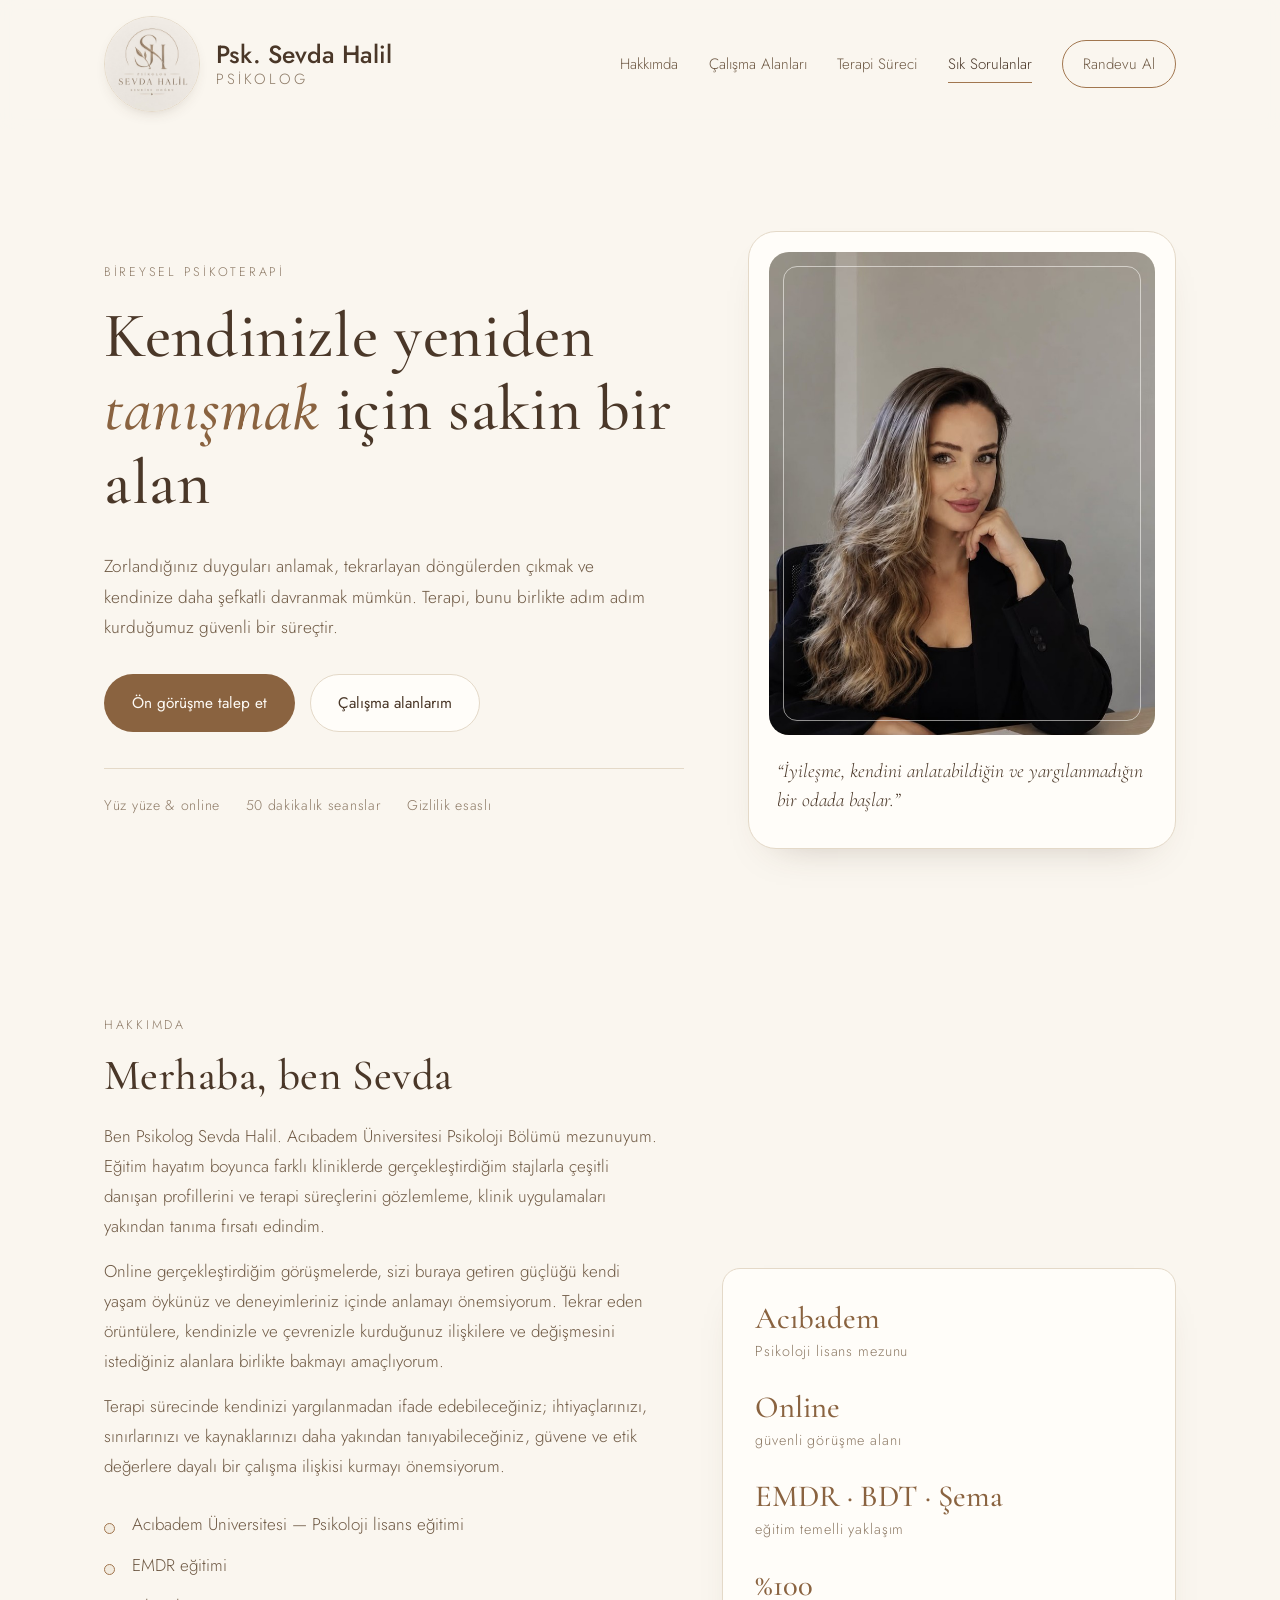
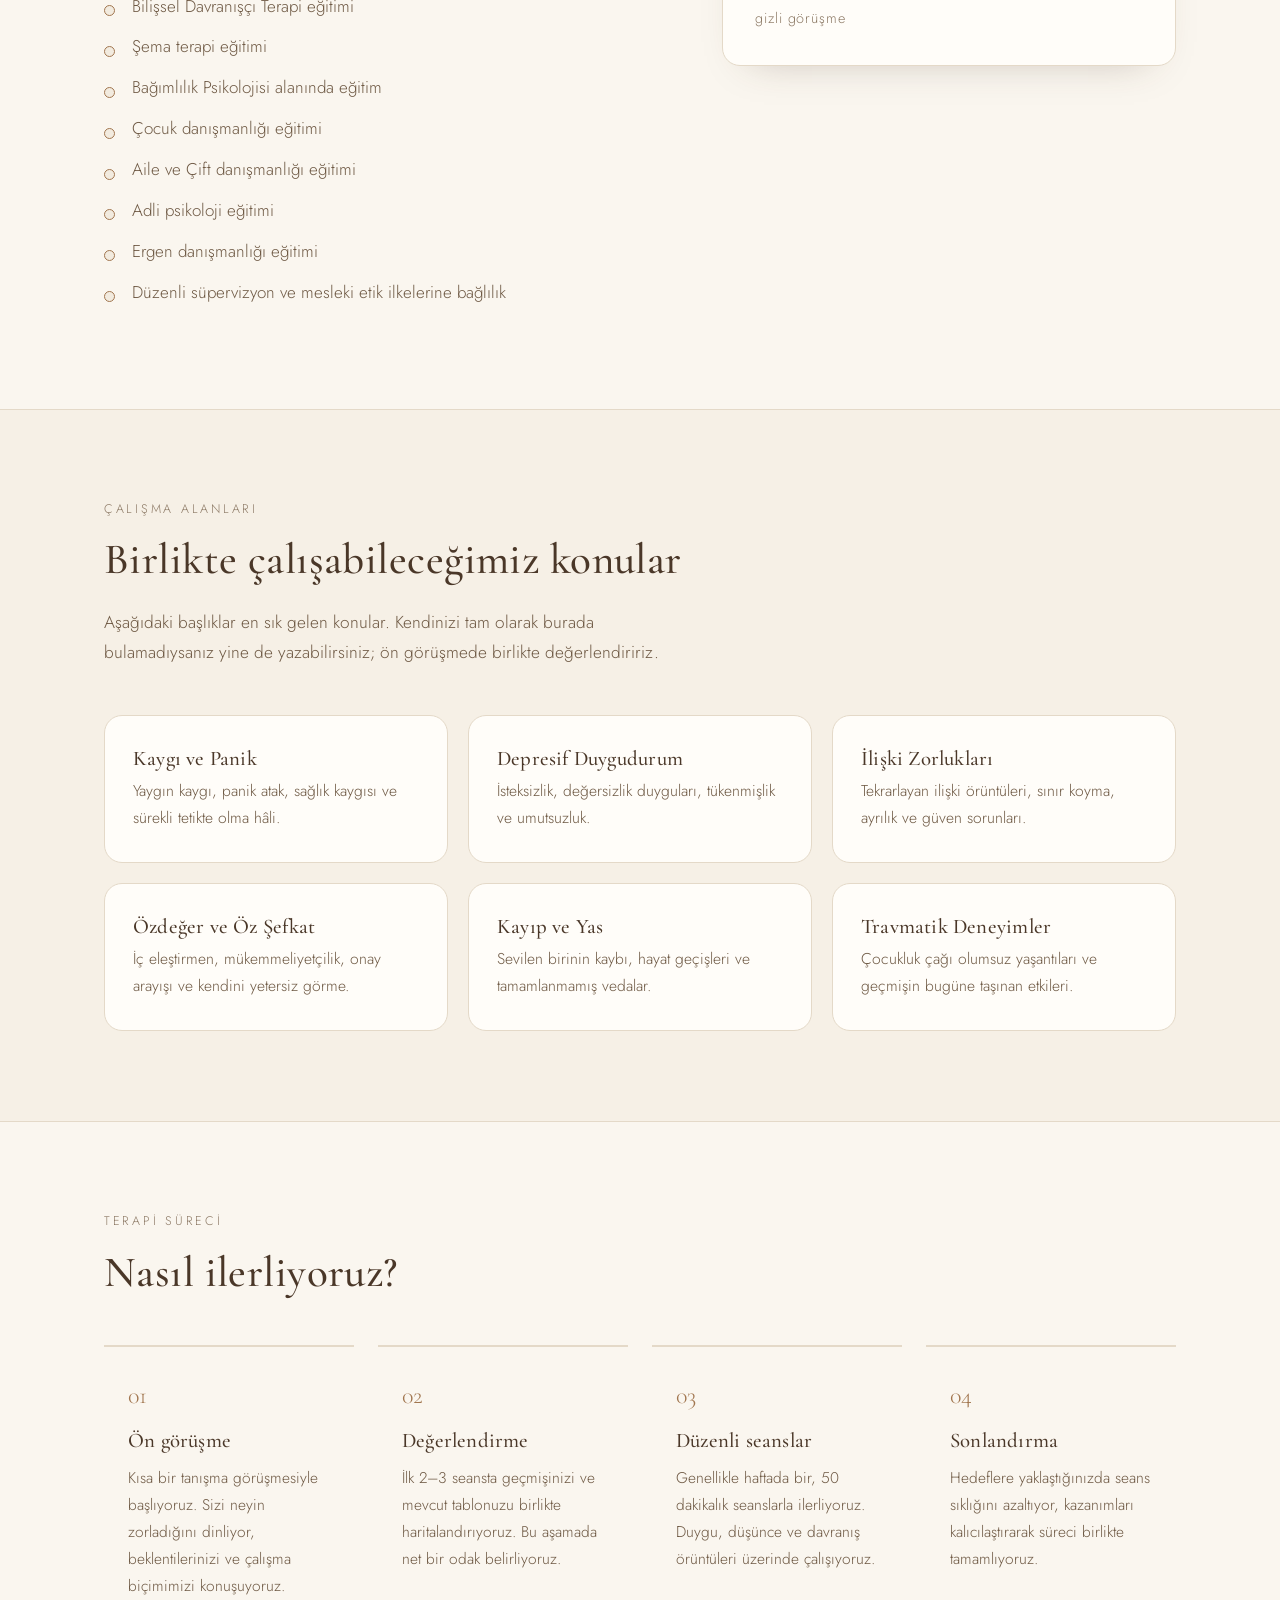
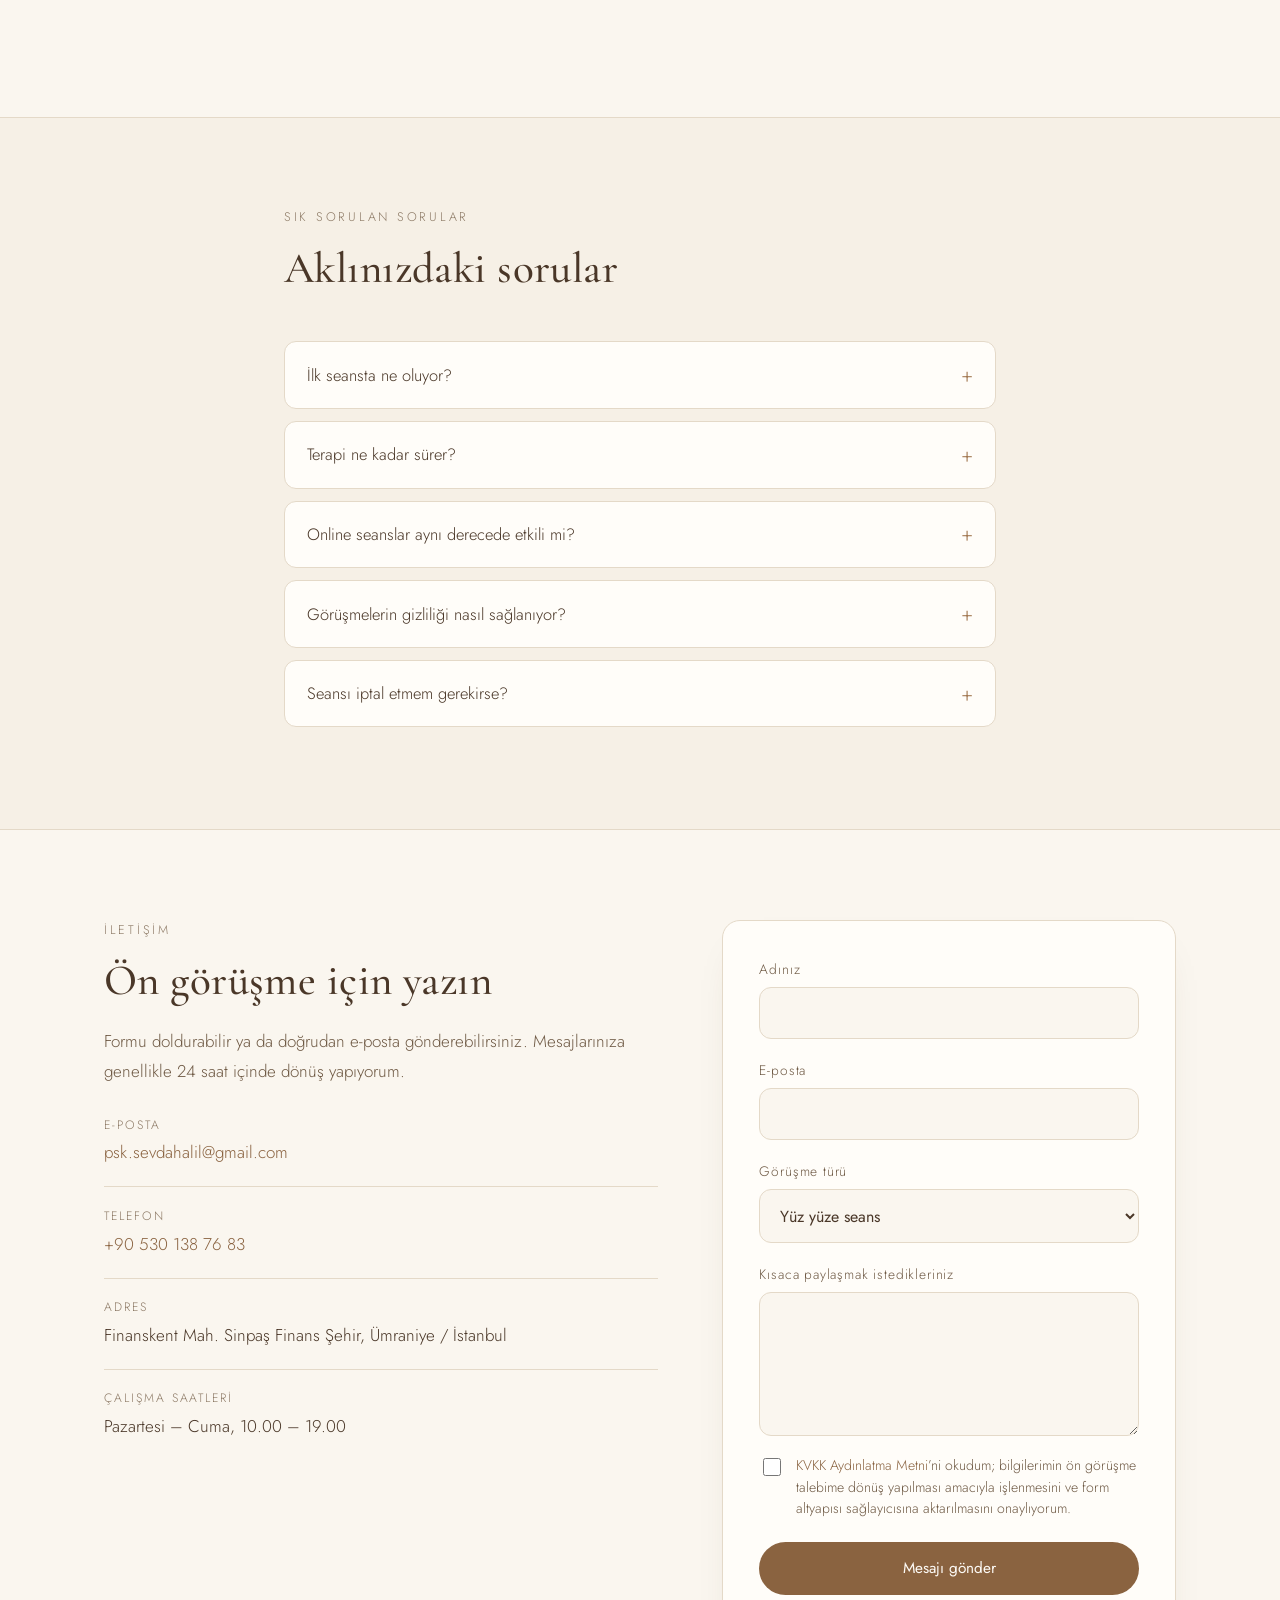
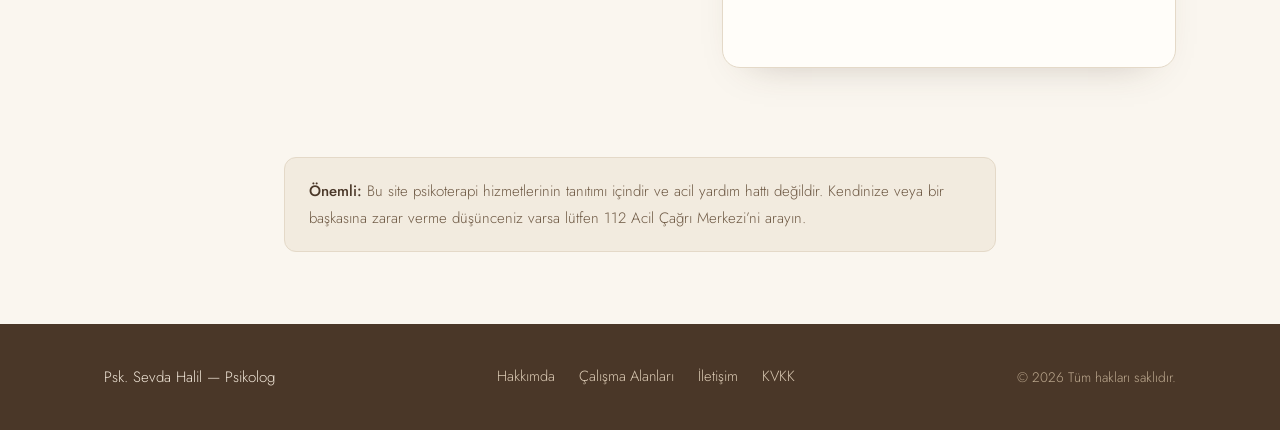
==== index.html @ 0b54d50f "Hakkımda ortalamasında transform çakışmasını gider Co-authored-by: Cursor <cursoragent@cursor.com>" ====
<!DOCTYPE html>
<html lang="tr">
<head>
  <meta charset="UTF-8" />
  <meta name="viewport" content="width=device-width, initial-scale=1.0" />
  <title>Psk. Sevda Halil | Psikolog</title>
  <meta name="description" content="Psk. Sevda Halil ile bireysel psikoterapi. Kaygı, depresyon, ilişki sorunları ve travma alanlarında Ümraniye, İstanbul'da yüz yüze ve online danışmanlık." />
  <meta name="theme-color" content="#faf6ef" />
  <link rel="canonical" href="https://psksevdahalil.com/" />
  <meta property="og:type" content="website" />
  <meta property="og:locale" content="tr_TR" />
  <meta property="og:site_name" content="Psk. Sevda Halil" />
  <meta property="og:url" content="https://psksevdahalil.com/" />
  <meta property="og:title" content="Psk. Sevda Halil | Psikolog" />
  <meta property="og:description" content="Bireysel psikoterapi: kaygı, depresyon, ilişki sorunları ve travma alanlarında Ümraniye, İstanbul'da yüz yüze ve online danışmanlık." />
  <meta name="twitter:card" content="summary" />
  <link rel="icon" href="favicon.svg" type="image/svg+xml" />
  <link rel="preconnect" href="https://fonts.googleapis.com" />
  <link rel="preconnect" href="https://fonts.gstatic.com" crossorigin />
  <link href="https://fonts.googleapis.com/css2?family=Cormorant+Garamond:wght@400;500;600&family=Jost:wght@300;400;500&display=swap" rel="stylesheet" />
  <link rel="stylesheet" href="styles.css?v=5" />
  <script type="application/ld+json">
    {
      "@context": "https://schema.org",
      "@type": "Psychologist",
      "name": "Psk. Sevda Halil",
      "description": "Yetişkinlerle bireysel psikoterapi çalışan psikolog.",
      "email": "psk.sevdahalil@gmail.com",
      "telephone": "+90 530 138 76 83",
      "areaServed": "İstanbul",
      "availableLanguage": "tr",
      "address": {
        "@type": "PostalAddress",
        "streetAddress": "Finanskent Mah. Sinpaş Finans Şehir",
        "addressLocality": "Ümraniye",
        "addressRegion": "İstanbul",
        "addressCountry": "TR"
      }
    }
  </script>
</head>
<body>
  <a class="skip-link" href="#main">İçeriğe geç</a>

  <header class="site-header" id="header">
    <div class="container header-inner">
      <a class="brand" href="#hero" aria-label="Psk. Sevda Halil — Psikolog">
        <img
          class="brand-mark"
          src="logo.jpg"
          alt=""
          width="96"
          height="96"
        />
        <span class="brand-text">
          <strong>Psk. Sevda Halil</strong>
          <small>Psikolog</small>
        </span>
      </a>

      <nav class="nav" id="nav" aria-label="Ana menü">
        <a href="#hakkimda">Hakkımda</a>
        <a href="#alanlar">Çalışma Alanları</a>
        <a href="#surec">Terapi Süreci</a>
        <a href="#sss">Sık Sorulanlar</a>
        <a class="nav-cta" href="#iletisim">Randevu Al</a>
      </nav>

      <button class="nav-toggle" id="navToggle" aria-expanded="false" aria-controls="nav" aria-label="Menüyü aç">
        <span></span><span></span><span></span>
      </button>
    </div>
  </header>

  <main id="main">
    <section class="hero" id="hero">
      <div class="container hero-inner">
        <div class="hero-text reveal">
          <p class="eyebrow">Bireysel Psikoterapi</p>
          <h1>Kendinizle yeniden<br /><em>tanışmak</em> için sakin bir alan</h1>
          <p class="lead">
            Zorlandığınız duyguları anlamak, tekrarlayan döngülerden çıkmak ve kendinize
            daha şefkatli davranmak mümkün. Terapi, bunu birlikte adım adım kurduğumuz
            güvenli bir süreçtir.
          </p>
          <div class="hero-actions">
            <a class="btn btn-primary" href="#iletisim">Ön görüşme talep et</a>
            <a class="btn btn-ghost" href="#alanlar">Çalışma alanlarım</a>
          </div>
          <ul class="hero-meta">
            <li>Yüz yüze &amp; online</li>
            <li>50 dakikalık seanslar</li>
            <li>Gizlilik esaslı</li>
          </ul>
        </div>

        <div class="hero-card reveal">
          <div class="portrait">
            <img
              src="portrait.jpg"
              alt="Psk. Sevda Halil"
              width="800"
              height="1000"
            />
          </div>
          <blockquote>
            “İyileşme, kendini anlatabildiğin ve yargılanmadığın bir odada başlar.”
          </blockquote>
        </div>
      </div>
    </section>

    <section class="section" id="hakkimda">
      <div class="container split">
        <div class="reveal">
          <p class="eyebrow">Hakkımda</p>
          <h2>Merhaba, ben Sevda</h2>
          <p>
            Ben Psikolog Sevda Halil. Acıbadem Üniversitesi Psikoloji Bölümü mezunuyum.
            Eğitim hayatım boyunca farklı kliniklerde gerçekleştirdiğim stajlarla çeşitli
            danışan profillerini ve terapi süreçlerini gözlemleme, klinik uygulamaları
            yakından tanıma fırsatı edindim.
          </p>
          <p>
            Online gerçekleştirdiğim görüşmelerde, sizi buraya getiren güçlüğü kendi yaşam
            öykünüz ve deneyimleriniz içinde anlamayı önemsiyorum. Tekrar eden örüntülere,
            kendinizle ve çevrenizle kurduğunuz ilişkilere ve değişmesini istediğiniz
            alanlara birlikte bakmayı amaçlıyorum.
          </p>
          <p>
            Terapi sürecinde kendinizi yargılanmadan ifade edebileceğiniz; ihtiyaçlarınızı,
            sınırlarınızı ve kaynaklarınızı daha yakından tanıyabileceğiniz, güvene ve etik
            değerlere dayalı bir çalışma ilişkisi kurmayı önemsiyorum.
          </p>
          <ul class="checklist">
            <li>Acıbadem Üniversitesi — Psikoloji lisans eğitimi</li>
            <li>EMDR eğitimi</li>
            <li>Bilişsel Davranışçı Terapi eğitimi</li>
            <li>Şema terapi eğitimi</li>
            <li>Bağımlılık Psikolojisi alanında eğitim</li>
            <li>Çocuk danışmanlığı eğitimi</li>
            <li>Aile ve Çift danışmanlığı eğitimi</li>
            <li>Adli psikoloji eğitimi</li>
            <li>Ergen danışmanlığı eğitimi</li>
            <li>Düzenli süpervizyon ve mesleki etik ilkelerine bağlılık</li>
          </ul>
        </div>

        <div class="stat-col reveal">
          <aside class="stat-card">
            <div class="stat">
              <strong>Acıbadem</strong>
              <span>Psikoloji lisans mezunu</span>
            </div>
            <div class="stat">
              <strong>Online</strong>
              <span>güvenli görüşme alanı</span>
            </div>
            <div class="stat">
              <strong>EMDR · BDT · Şema</strong>
              <span>eğitim temelli yaklaşım</span>
            </div>
            <div class="stat">
              <strong>%100</strong>
              <span>gizli görüşme</span>
            </div>
          </aside>
        </div>
      </div>
    </section>

    <section class="section section-tint" id="alanlar">
      <div class="container">
        <div class="section-head reveal">
          <p class="eyebrow">Çalışma Alanları</p>
          <h2>Birlikte çalışabileceğimiz konular</h2>
          <p class="lead">
            Aşağıdaki başlıklar en sık gelen konular. Kendinizi tam olarak burada
            bulamadıysanız yine de yazabilirsiniz; ön görüşmede birlikte değerlendiririz.
          </p>
        </div>

        <div class="grid">
          <article class="card reveal">
            <h3>Kaygı ve Panik</h3>
            <p>Yaygın kaygı, panik atak, sağlık kaygısı ve sürekli tetikte olma hâli.</p>
          </article>
          <article class="card reveal">
            <h3>Depresif Duygudurum</h3>
            <p>İsteksizlik, değersizlik duyguları, tükenmişlik ve umutsuzluk.</p>
          </article>
          <article class="card reveal">
            <h3>İlişki Zorlukları</h3>
            <p>Tekrarlayan ilişki örüntüleri, sınır koyma, ayrılık ve güven sorunları.</p>
          </article>
          <article class="card reveal">
            <h3>Özdeğer ve Öz Şefkat</h3>
            <p>İç eleştirmen, mükemmeliyetçilik, onay arayışı ve kendini yetersiz görme.</p>
          </article>
          <article class="card reveal">
            <h3>Kayıp ve Yas</h3>
            <p>Sevilen birinin kaybı, hayat geçişleri ve tamamlanmamış vedalar.</p>
          </article>
          <article class="card reveal">
            <h3>Travmatik Deneyimler</h3>
            <p>Çocukluk çağı olumsuz yaşantıları ve geçmişin bugüne taşınan etkileri.</p>
          </article>
        </div>
      </div>
    </section>

    <section class="section" id="surec">
      <div class="container">
        <div class="section-head reveal">
          <p class="eyebrow">Terapi Süreci</p>
          <h2>Nasıl ilerliyoruz?</h2>
        </div>

        <ol class="steps">
          <li class="reveal">
            <span class="step-no">01</span>
            <h3>Ön görüşme</h3>
            <p>
              Kısa bir tanışma görüşmesiyle başlıyoruz. Sizi neyin zorladığını dinliyor,
              beklentilerinizi ve çalışma biçimimizi konuşuyoruz.
            </p>
          </li>
          <li class="reveal">
            <span class="step-no">02</span>
            <h3>Değerlendirme</h3>
            <p>
              İlk 2–3 seansta geçmişinizi ve mevcut tablonuzu birlikte haritalandırıyoruz.
              Bu aşamada net bir odak belirliyoruz.
            </p>
          </li>
          <li class="reveal">
            <span class="step-no">03</span>
            <h3>Düzenli seanslar</h3>
            <p>
              Genellikle haftada bir, 50 dakikalık seanslarla ilerliyoruz. Duygu, düşünce
              ve davranış örüntüleri üzerinde çalışıyoruz.
            </p>
          </li>
          <li class="reveal">
            <span class="step-no">04</span>
            <h3>Sonlandırma</h3>
            <p>
              Hedeflere yaklaştığınızda seans sıklığını azaltıyor, kazanımları
              kalıcılaştırarak süreci birlikte tamamlıyoruz.
            </p>
          </li>
        </ol>
      </div>
    </section>

    <section class="section section-tint" id="sss">
      <div class="container narrow">
        <div class="section-head reveal">
          <p class="eyebrow">Sık Sorulan Sorular</p>
          <h2>Aklınızdaki sorular</h2>
        </div>

        <div class="faq">
          <details class="reveal">
            <summary>İlk seansta ne oluyor?</summary>
            <p>
              İlk seans bir tanışma seansıdır. Zorlandığınız konuları, geçmiş terapi
              deneyimlerinizi ve hedeflerinizi konuşuruz. Devam etmek zorunda değilsiniz;
              bu görüşme aynı zamanda bana dair bir izlenim edinmeniz içindir.
            </p>
          </details>
          <details class="reveal">
            <summary>Terapi ne kadar sürer?</summary>
            <p>
              Süre; konunun kapsamına ve hedeflerinize göre değişir. Odaklı çalışmalar
              8–12 seansta tamamlanabilirken, köklü örüntüler üzerine çalışmak daha uzun
              sürebilir. Süreci belirli aralıklarla birlikte gözden geçiriyoruz.
            </p>
          </details>
          <details class="reveal">
            <summary>Online seanslar aynı derecede etkili mi?</summary>
            <p>
              Birçok konu için online seanslar yüz yüze görüşmelerle benzer etkinliğe
              sahiptir. Sessiz, yalnız kalabileceğiniz bir ortam ve stabil internet
              bağlantısı yeterlidir.
            </p>
          </details>
          <details class="reveal">
            <summary>Görüşmelerin gizliliği nasıl sağlanıyor?</summary>
            <p>
              Seanslarda paylaştığınız her şey meslek etiği ve yasal düzenlemeler
              çerçevesinde gizlidir. Gizliliğin istisnaları (kendinize veya bir başkasına
              yönelik ciddi risk gibi) ilk seansta açıkça paylaşılır.
            </p>
          </details>
          <details class="reveal">
            <summary>Seansı iptal etmem gerekirse?</summary>
            <p>
              Seansınızı en az 24 saat önce haber vererek ücretsiz iptal edebilir veya
              erteleyebilirsiniz. Daha kısa sürede yapılan iptallerde seans ücreti geçerli
              olur.
            </p>
          </details>
        </div>
      </div>
    </section>

    <section class="section" id="iletisim">
      <div class="container split">
        <div class="reveal">
          <p class="eyebrow">İletişim</p>
          <h2>Ön görüşme için yazın</h2>
          <p>
            Formu doldurabilir ya da doğrudan e-posta gönderebilirsiniz. Mesajlarınıza
            genellikle 24 saat içinde dönüş yapıyorum.
          </p>

          <ul class="contact-list">
            <li>
              <span>E-posta</span>
              <a href="mailto:psk.sevdahalil@gmail.com">psk.sevdahalil@gmail.com</a>
            </li>
            <li>
              <span>Telefon</span>
              <a href="tel:+905301387683">+90 530 138 76 83</a>
            </li>
            <li>
              <span>Adres</span>
              <p>Finanskent Mah. Sinpaş Finans Şehir, Ümraniye / İstanbul</p>
            </li>
            <li>
              <span>Çalışma saatleri</span>
              <p>Pazartesi – Cuma, 10.00 – 19.00</p>
            </li>
          </ul>
        </div>

        <form
          class="form reveal"
          id="contactForm"
          method="POST"
          action="https://formspree.io/f/xkjnqenp"
          novalidate
        >
          <div class="field">
            <label for="name">Adınız</label>
            <input id="name" name="name" type="text" autocomplete="name" required />
          </div>
          <div class="field">
            <label for="email">E-posta</label>
            <input id="email" name="email" type="email" autocomplete="email" required />
          </div>
          <div class="field">
            <label for="topic">Görüşme türü</label>
            <select id="topic" name="topic">
              <option>Yüz yüze seans</option>
              <option>Online seans</option>
              <option>Henüz karar vermedim</option>
            </select>
          </div>
          <div class="field">
            <label for="message">Kısaca paylaşmak istedikleriniz</label>
            <textarea id="message" name="message" rows="5" required></textarea>
          </div>

          <label class="consent">
            <input id="consent" name="consent" type="checkbox" required />
            <span>
              <a href="kvkk.html" target="_blank" rel="noopener">KVKK Aydınlatma
              Metni</a>’ni okudum; bilgilerimin ön görüşme talebime dönüş yapılması
              amacıyla işlenmesini ve form altyapısı sağlayıcısına aktarılmasını
              onaylıyorum.
            </span>
          </label>

          <input type="hidden" name="_subject" value="Web sitesinden ön görüşme talebi" />
          <input type="text" name="_gotcha" tabindex="-1" autocomplete="off" hidden />

          <button class="btn btn-primary" id="submitBtn" type="submit">Mesajı gönder</button>
          <p class="form-note" id="formNote" role="status" aria-live="polite"></p>
        </form>
      </div>
    </section>

    <section class="notice">
      <div class="container narrow">
        <p>
          <strong>Önemli:</strong> Bu site psikoterapi hizmetlerinin tanıtımı içindir ve
          acil yardım hattı değildir. Kendinize veya bir başkasına zarar verme
          düşünceniz varsa lütfen 112 Acil Çağrı Merkezi’ni arayın.
        </p>
      </div>
    </section>
  </main>

  <footer class="site-footer">
    <div class="container footer-inner">
      <p class="footer-brand">Psk. Sevda Halil — Psikolog</p>
      <nav aria-label="Alt menü">
        <a href="#hakkimda">Hakkımda</a>
        <a href="#alanlar">Çalışma Alanları</a>
        <a href="#iletisim">İletişim</a>
        <a href="kvkk.html">KVKK</a>
      </nav>
      <p class="footer-copy">© <span id="year">2026</span> Tüm hakları saklıdır.</p>
    </div>
  </footer>

  <script src="script.js"></script>
</body>
</html>
---- styles.css ----
:root {
  --cream: #faf6ef;
  --cream-deep: #f2ebdf;
  --cream-tint: #f6f0e6;
  --surface: #fffdf9;
  --brown: #4a3728;
  --brown-soft: #6f5a45;
  --brown-muted: #8d7a66;
  --accent: #a1764f;
  --accent-deep: #8a6340;
  --line: #e4d9c8;
  --radius: 18px;
  --radius-sm: 12px;
  --header-h: 128px;
  --shadow: 0 18px 40px -28px rgba(74, 55, 40, 0.35);
  --maxw: 1120px;
}

* {
  box-sizing: border-box;
}

html {
  scroll-behavior: smooth;
}

body {
  margin: 0;
  background: var(--cream);
  color: var(--brown);
  font-family: "Jost", "Helvetica Neue", Arial, sans-serif;
  font-weight: 300;
  font-size: 17px;
  line-height: 1.75;
  -webkit-font-smoothing: antialiased;
}

h1,
h2,
h3 {
  font-family: "Cormorant Garamond", Georgia, serif;
  font-weight: 500;
  color: var(--brown);
  line-height: 1.15;
  margin: 0 0 0.5em;
  letter-spacing: 0.01em;
}

h1 {
  font-size: clamp(2.5rem, 5.4vw, 4rem);
}

h2 {
  font-size: clamp(1.9rem, 3.4vw, 2.7rem);
}

h3 {
  font-size: 1.3rem;
}

p {
  margin: 0 0 1rem;
  color: var(--brown-soft);
}

em {
  font-style: italic;
  color: var(--accent-deep);
}

a {
  color: var(--accent-deep);
  text-decoration: none;
  transition: color 0.2s ease;
}

a:hover {
  color: var(--brown);
}

img {
  max-width: 100%;
  display: block;
}

.container {
  width: 100%;
  max-width: var(--maxw);
  margin: 0 auto;
  padding: 0 24px;
}

.container.narrow {
  max-width: 760px;
}

.eyebrow {
  font-size: 0.78rem;
  letter-spacing: 0.22em;
  text-transform: uppercase;
  color: var(--brown-muted);
  margin-bottom: 0.9rem;
}

.lead {
  font-size: 1.08rem;
  color: var(--brown-soft);
  max-width: 56ch;
}

.skip-link {
  position: absolute;
  left: -999px;
  top: 0;
  background: var(--surface);
  padding: 0.75rem 1rem;
  z-index: 100;
}

.skip-link:focus {
  left: 12px;
  top: 12px;
}

:focus-visible {
  outline: 2px solid var(--accent);
  outline-offset: 3px;
  border-radius: 4px;
}

/* Header */
.site-header {
  position: sticky;
  top: 0;
  z-index: 50;
  background: rgba(250, 246, 239, 0.86);
  backdrop-filter: blur(10px);
  border-bottom: 1px solid transparent;
  transition: border-color 0.3s ease, background 0.3s ease;
}

.site-header.is-scrolled {
  border-bottom-color: var(--line);
  background: rgba(250, 246, 239, 0.95);
}

.header-inner {
  display: flex;
  align-items: center;
  justify-content: space-between;
  gap: 1.5rem;
  min-height: var(--header-h);
}

.brand {
  display: flex;
  align-items: center;
  gap: 1rem;
  color: var(--brown);
}

.brand-mark {
  width: 96px;
  height: 96px;
  flex: none;
  display: block;
  border-radius: 50%;
  object-fit: cover;
  border: 1px solid var(--line);
  box-shadow: 0 6px 18px -12px rgba(74, 55, 40, 0.45);
}

.brand-text {
  display: flex;
  flex-direction: column;
  line-height: 1.25;
}

.brand-text strong {
  font-weight: 500;
  font-size: 1.55rem;
  white-space: nowrap;
}

.brand-text small {
  font-size: 0.92rem;
  letter-spacing: 0.2em;
  text-transform: uppercase;
  color: var(--brown-muted);
}

.nav {
  display: flex;
  align-items: center;
  gap: 1.9rem;
}

.nav a {
  font-size: 0.94rem;
  color: var(--brown-soft);
  position: relative;
  white-space: nowrap;
}

.nav a:not(.nav-cta)::after {
  content: "";
  position: absolute;
  left: 0;
  bottom: -6px;
  width: 0;
  height: 1px;
  background: var(--accent);
  transition: width 0.25s ease;
}

.nav a:not(.nav-cta):hover::after,
.nav a:not(.nav-cta).is-active::after {
  width: 100%;
}

.nav a.is-active {
  color: var(--brown);
}

.nav-cta {
  padding: 0.6rem 1.25rem;
  border: 1px solid var(--accent);
  border-radius: 999px;
  color: var(--accent-deep);
  transition: background 0.25s ease, color 0.25s ease;
}

.nav-cta:hover {
  background: var(--accent);
  color: var(--surface);
}

.nav-toggle {
  display: none;
  width: 44px;
  height: 44px;
  border: 1px solid var(--line);
  border-radius: 50%;
  background: var(--surface);
  cursor: pointer;
  padding: 0;
}

.nav-toggle span {
  display: block;
  width: 18px;
  height: 1.5px;
  margin: 3.5px auto;
  background: var(--brown);
  transition: transform 0.25s ease, opacity 0.2s ease;
}

.nav-toggle[aria-expanded="true"] span:nth-child(1) {
  transform: translateY(5px) rotate(45deg);
}

.nav-toggle[aria-expanded="true"] span:nth-child(2) {
  opacity: 0;
}

.nav-toggle[aria-expanded="true"] span:nth-child(3) {
  transform: translateY(-5px) rotate(-45deg);
}

/* Buttons */
.btn {
  display: inline-flex;
  align-items: center;
  justify-content: center;
  gap: 0.5rem;
  padding: 0.9rem 1.7rem;
  border-radius: 999px;
  border: 1px solid transparent;
  font-family: inherit;
  font-size: 0.96rem;
  font-weight: 400;
  cursor: pointer;
  transition: transform 0.2s ease, background 0.25s ease, color 0.25s ease;
}

.btn:hover {
  transform: translateY(-2px);
}

.btn-primary {
  background: var(--accent-deep);
  color: #fdfaf5;
}

.btn-primary:hover {
  background: var(--brown);
  color: #fdfaf5;
}

.btn-ghost {
  border-color: var(--line);
  color: var(--brown);
  background: var(--surface);
}

.btn-ghost:hover {
  border-color: var(--accent);
  color: var(--accent-deep);
}

/* Hero */
.hero {
  padding: clamp(3.5rem, 8vw, 7rem) 0 clamp(3rem, 6vw, 5.5rem);
}

.hero-inner {
  display: grid;
  grid-template-columns: 1.15fr 0.85fr;
  gap: clamp(2rem, 5vw, 4.5rem);
  align-items: center;
}

.hero-actions {
  display: flex;
  flex-wrap: wrap;
  gap: 0.9rem;
  margin: 2rem 0 2.25rem;
}

.hero-meta {
  display: flex;
  flex-wrap: wrap;
  gap: 1.6rem;
  list-style: none;
  margin: 0;
  padding: 1.5rem 0 0;
  border-top: 1px solid var(--line);
  font-size: 0.88rem;
  letter-spacing: 0.05em;
  color: var(--brown-muted);
}

.hero-card {
  background: var(--surface);
  border: 1px solid var(--line);
  border-radius: 28px;
  padding: 1.25rem;
  box-shadow: var(--shadow);
}

.portrait {
  aspect-ratio: 4 / 5;
  border-radius: 20px;
  position: relative;
  overflow: hidden;
  background: var(--cream-deep);
}

.portrait img {
  width: 100%;
  height: 100%;
  object-fit: cover;
  object-position: center top;
  display: block;
}

.portrait::after {
  content: "";
  position: absolute;
  inset: 14px;
  border: 1px solid rgba(255, 253, 249, 0.55);
  border-radius: 14px;
  pointer-events: none;
}

.hero-card blockquote {
  margin: 1.35rem 0.5rem 0.75rem;
  font-family: "Cormorant Garamond", Georgia, serif;
  font-size: 1.22rem;
  font-style: italic;
  line-height: 1.5;
  color: var(--brown);
}

/* Sections */
.section {
  padding: clamp(3.5rem, 7vw, 6rem) 0;
}

.section-tint {
  background: var(--cream-tint);
  border-top: 1px solid var(--line);
  border-bottom: 1px solid var(--line);
}

.section-head {
  max-width: 640px;
  margin-bottom: clamp(2rem, 4vw, 3rem);
}

.split {
  display: grid;
  grid-template-columns: 1.1fr 0.9fr;
  gap: clamp(2rem, 5vw, 4rem);
  align-items: start;
}

#hakkimda .split {
  align-items: center;
}

#hakkimda .stat-col.reveal,
#hakkimda .split > .reveal {
  /* Transform, grid dikey ortalamayı bozuyor */
  transform: none;
}

#hakkimda .stat-card {
  width: 100%;
}

.checklist {
  list-style: none;
  margin: 1.75rem 0 0;
  padding: 0;
}

.checklist li {
  position: relative;
  padding-left: 1.75rem;
  margin-bottom: 0.7rem;
  color: var(--brown-soft);
}

.checklist li::before {
  content: "";
  position: absolute;
  left: 0;
  top: 0.78em;
  width: 9px;
  height: 9px;
  border-radius: 50%;
  border: 1px solid var(--accent);
  background: var(--cream-deep);
}

.stat-card {
  background: var(--surface);
  border: 1px solid var(--line);
  border-radius: var(--radius);
  padding: 2rem;
  box-shadow: var(--shadow);
  display: grid;
  gap: 1.5rem;
}

.stat strong {
  display: block;
  font-family: "Cormorant Garamond", Georgia, serif;
  font-size: clamp(1.45rem, 2.4vw, 2rem);
  font-weight: 500;
  color: var(--accent-deep);
  line-height: 1.15;
}

.stat span {
  font-size: 0.9rem;
  letter-spacing: 0.06em;
  color: var(--brown-muted);
}

/* Cards */
.grid {
  display: grid;
  grid-template-columns: repeat(auto-fit, minmax(270px, 1fr));
  gap: 1.25rem;
}

.card {
  background: var(--surface);
  border: 1px solid var(--line);
  border-radius: var(--radius);
  padding: 1.9rem 1.75rem;
  transition: transform 0.25s ease, box-shadow 0.25s ease;
}

.card:hover {
  transform: translateY(-4px);
  box-shadow: var(--shadow);
}

.card h3 {
  margin-bottom: 0.4rem;
}

.card p {
  margin: 0;
  font-size: 0.98rem;
}

/* Steps */
.steps {
  list-style: none;
  counter-reset: step;
  margin: 0;
  padding: 0;
  display: grid;
  grid-template-columns: repeat(auto-fit, minmax(240px, 1fr));
  gap: 1.5rem;
}

.steps li {
  padding: 1.75rem 1.5rem;
  border-top: 2px solid var(--line);
}

.step-no {
  font-family: "Cormorant Garamond", Georgia, serif;
  font-size: 1.5rem;
  color: var(--accent);
  display: block;
  margin-bottom: 0.75rem;
}

.steps p {
  font-size: 0.97rem;
  margin: 0;
}

/* FAQ */
.faq details {
  background: var(--surface);
  border: 1px solid var(--line);
  border-radius: var(--radius-sm);
  padding: 0 1.4rem;
  margin-bottom: 0.75rem;
}

.faq summary {
  cursor: pointer;
  list-style: none;
  padding: 1.15rem 2rem 1.15rem 0;
  font-size: 1.03rem;
  color: var(--brown);
  position: relative;
}

.faq summary::-webkit-details-marker {
  display: none;
}

.faq summary::after {
  content: "+";
  position: absolute;
  right: 0;
  top: 50%;
  transform: translateY(-50%);
  font-size: 1.3rem;
  color: var(--accent);
  transition: transform 0.25s ease;
}

.faq details[open] summary::after {
  content: "–";
}

.faq details p {
  margin: 0 0 1.25rem;
  font-size: 0.98rem;
  padding-right: 1rem;
}

/* Contact */
.contact-list {
  list-style: none;
  margin: 1.75rem 0 0;
  padding: 0;
  display: grid;
  gap: 1.15rem;
}

.contact-list li {
  display: grid;
  gap: 0.15rem;
  padding-bottom: 1.15rem;
  border-bottom: 1px solid var(--line);
}

.contact-list li:last-child {
  border-bottom: none;
  padding-bottom: 0;
}

.contact-list span {
  font-size: 0.76rem;
  letter-spacing: 0.16em;
  text-transform: uppercase;
  color: var(--brown-muted);
}

.contact-list p {
  margin: 0;
  color: var(--brown);
}

.form {
  background: var(--surface);
  border: 1px solid var(--line);
  border-radius: var(--radius);
  padding: clamp(1.6rem, 3vw, 2.25rem);
  box-shadow: var(--shadow);
}

.field {
  display: grid;
  gap: 0.4rem;
  margin-bottom: 1.15rem;
}

.field label {
  font-size: 0.86rem;
  letter-spacing: 0.06em;
  color: var(--brown-soft);
}

input,
select,
textarea {
  width: 100%;
  padding: 0.85rem 1rem;
  border: 1px solid var(--line);
  border-radius: var(--radius-sm);
  background: var(--cream);
  color: var(--brown);
  font-family: inherit;
  font-size: 1rem;
  transition: border-color 0.2s ease, background 0.2s ease;
}

textarea {
  resize: vertical;
}

input:focus,
select:focus,
textarea:focus {
  border-color: var(--accent);
  background: var(--surface);
  outline: none;
}

.consent {
  display: flex;
  align-items: flex-start;
  gap: 0.7rem;
  margin: 0 0 1.35rem;
  font-size: 0.88rem;
  line-height: 1.55;
  color: var(--brown-soft);
  cursor: pointer;
}

.consent input {
  width: 18px;
  height: 18px;
  flex: none;
  margin-top: 0.2rem;
  accent-color: var(--accent-deep);
  padding: 0;
}

.form .btn {
  width: 100%;
}

.form .btn:disabled {
  opacity: 0.6;
  cursor: progress;
  transform: none;
}

.form-note {
  margin: 1rem 0 0;
  font-size: 0.9rem;
  min-height: 1.4em;
  color: var(--accent-deep);
}

.form-note.is-error {
  color: #a3543c;
}

/* Legal pages */
.legal h1 {
  font-size: clamp(2rem, 4vw, 2.9rem);
  margin-bottom: 1rem;
}

.legal h2 {
  font-size: clamp(1.3rem, 2.2vw, 1.6rem);
  margin-top: 2.75rem;
  padding-top: 1.5rem;
  border-top: 1px solid var(--line);
}

.legal ul {
  margin: 0 0 1.25rem;
  padding-left: 1.2rem;
  color: var(--brown-soft);
}

.legal li {
  margin-bottom: 0.55rem;
}

.legal strong {
  color: var(--brown);
  font-weight: 500;
}

.legal a:not(.btn) {
  text-decoration: underline;
  text-underline-offset: 3px;
}

.legal-date {
  font-size: 0.86rem;
  letter-spacing: 0.06em;
  color: var(--brown-muted);
}

.btn-compact {
  padding: 0.6rem 1.25rem;
  font-size: 0.9rem;
}

/* Notice */
.notice {
  padding: 0 0 clamp(3rem, 6vw, 4.5rem);
}

.notice p {
  margin: 0;
  background: var(--cream-deep);
  border: 1px solid var(--line);
  border-radius: var(--radius-sm);
  padding: 1.25rem 1.5rem;
  font-size: 0.94rem;
  color: var(--brown-soft);
}

.notice strong {
  color: var(--brown);
  font-weight: 500;
}

/* Footer */
.site-footer {
  background: var(--brown);
  color: #efe4d6;
  padding: 2.5rem 0;
}

.footer-inner {
  display: flex;
  flex-wrap: wrap;
  align-items: center;
  justify-content: space-between;
  gap: 1.25rem;
}

.site-footer p {
  margin: 0;
  color: #efe4d6;
  font-size: 0.94rem;
}

.site-footer nav {
  display: flex;
  gap: 1.5rem;
}

.site-footer a {
  color: #d9c8b2;
  font-size: 0.92rem;
}

.site-footer a:hover {
  color: #fffdf9;
}

.footer-copy {
  color: #bda98f !important;
  font-size: 0.86rem !important;
}

/* Reveal animation */
.reveal {
  opacity: 0;
  transform: translateY(18px);
  transition: opacity 0.7s ease, transform 0.7s ease;
}

.reveal.is-visible {
  opacity: 1;
  transform: none;
}

@media (prefers-reduced-motion: reduce) {
  html {
    scroll-behavior: auto;
  }

  .reveal {
    opacity: 1;
    transform: none;
    transition: none;
  }

  .btn:hover,
  .card:hover {
    transform: none;
  }
}

/* Responsive */
@media (max-width: 1040px) {
  .nav {
    gap: 1.35rem;
  }
}

@media (max-width: 980px) {
  .hero-inner,
  .split {
    grid-template-columns: 1fr;
  }

  .hero-card {
    max-width: 460px;
  }

  .stat-card {
    grid-template-columns: repeat(2, 1fr);
  }

  .nav-toggle {
    display: block;
  }

  .nav {
    position: fixed;
    inset: var(--header-h) 0 auto;
    flex-direction: column;
    align-items: stretch;
    gap: 0;
    background: var(--cream);
    border-bottom: 1px solid var(--line);
    padding: 0.5rem 24px 1.5rem;
    transform: translateY(-8px);
    opacity: 0;
    pointer-events: none;
    transition: opacity 0.25s ease, transform 0.25s ease;
  }

  .nav.is-open {
    opacity: 1;
    transform: none;
    pointer-events: auto;
  }

  .nav a {
    padding: 0.85rem 0;
    border-bottom: 1px solid var(--line);
    font-size: 1rem;
  }

  .nav a:not(.nav-cta)::after {
    display: none;
  }

  .nav-cta {
    margin-top: 1rem;
    text-align: center;
    border-bottom: 1px solid var(--accent);
  }
}

@media (max-width: 720px) {
  body {
    font-size: 16px;
  }

  .stat-card {
    grid-template-columns: 1fr;
  }

  .footer-inner {
    flex-direction: column;
    align-items: flex-start;
  }
}

@media (max-width: 480px) {
  :root {
    --header-h: 112px;
  }

  .brand {
    gap: 0.85rem;
  }

  .brand-mark {
    width: 80px;
    height: 80px;
  }

  .brand-text strong {
    font-size: 1.5rem;
  }

  .brand-text small {
    font-size: 0.88rem;
    letter-spacing: 0.18em;
  }
}

/* Dar telefonlarda marka, hamburger butonuyla sağ boşluğu paylaşabilsin. */
@media (max-width: 400px) {
  :root {
    --header-h: 104px;
  }

  .site-header .container {
    padding: 0 18px;
  }

  .header-inner {
    gap: 0.9rem;
  }

  .brand {
    gap: 0.7rem;
  }

  .brand-mark {
    width: 72px;
    height: 72px;
  }

  .brand-text strong {
    font-size: 1.35rem;
  }

  .brand-text small {
    font-size: 0.8rem;
    letter-spacing: 0.15em;
  }

  .nav-toggle {
    width: 40px;
    height: 40px;
  }

  .nav {
    padding-left: 18px;
    padding-right: 18px;
  }
}
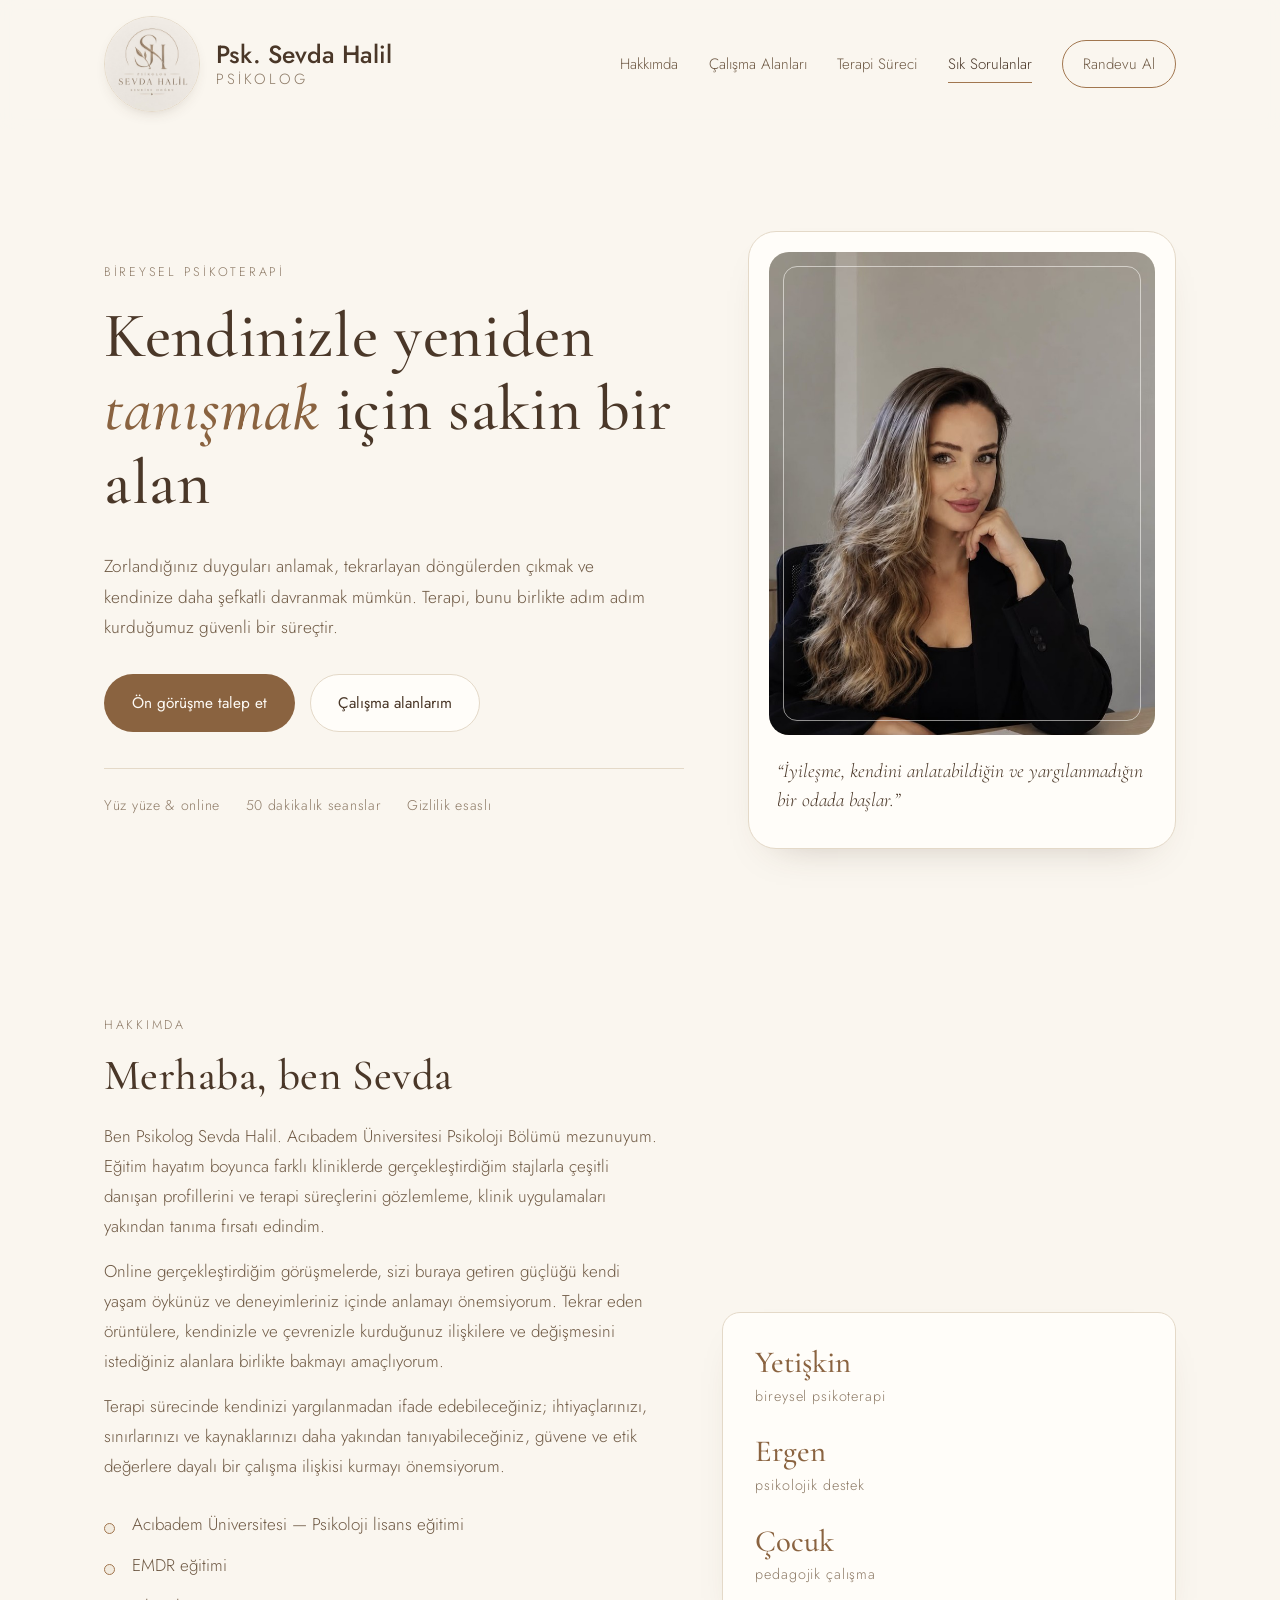
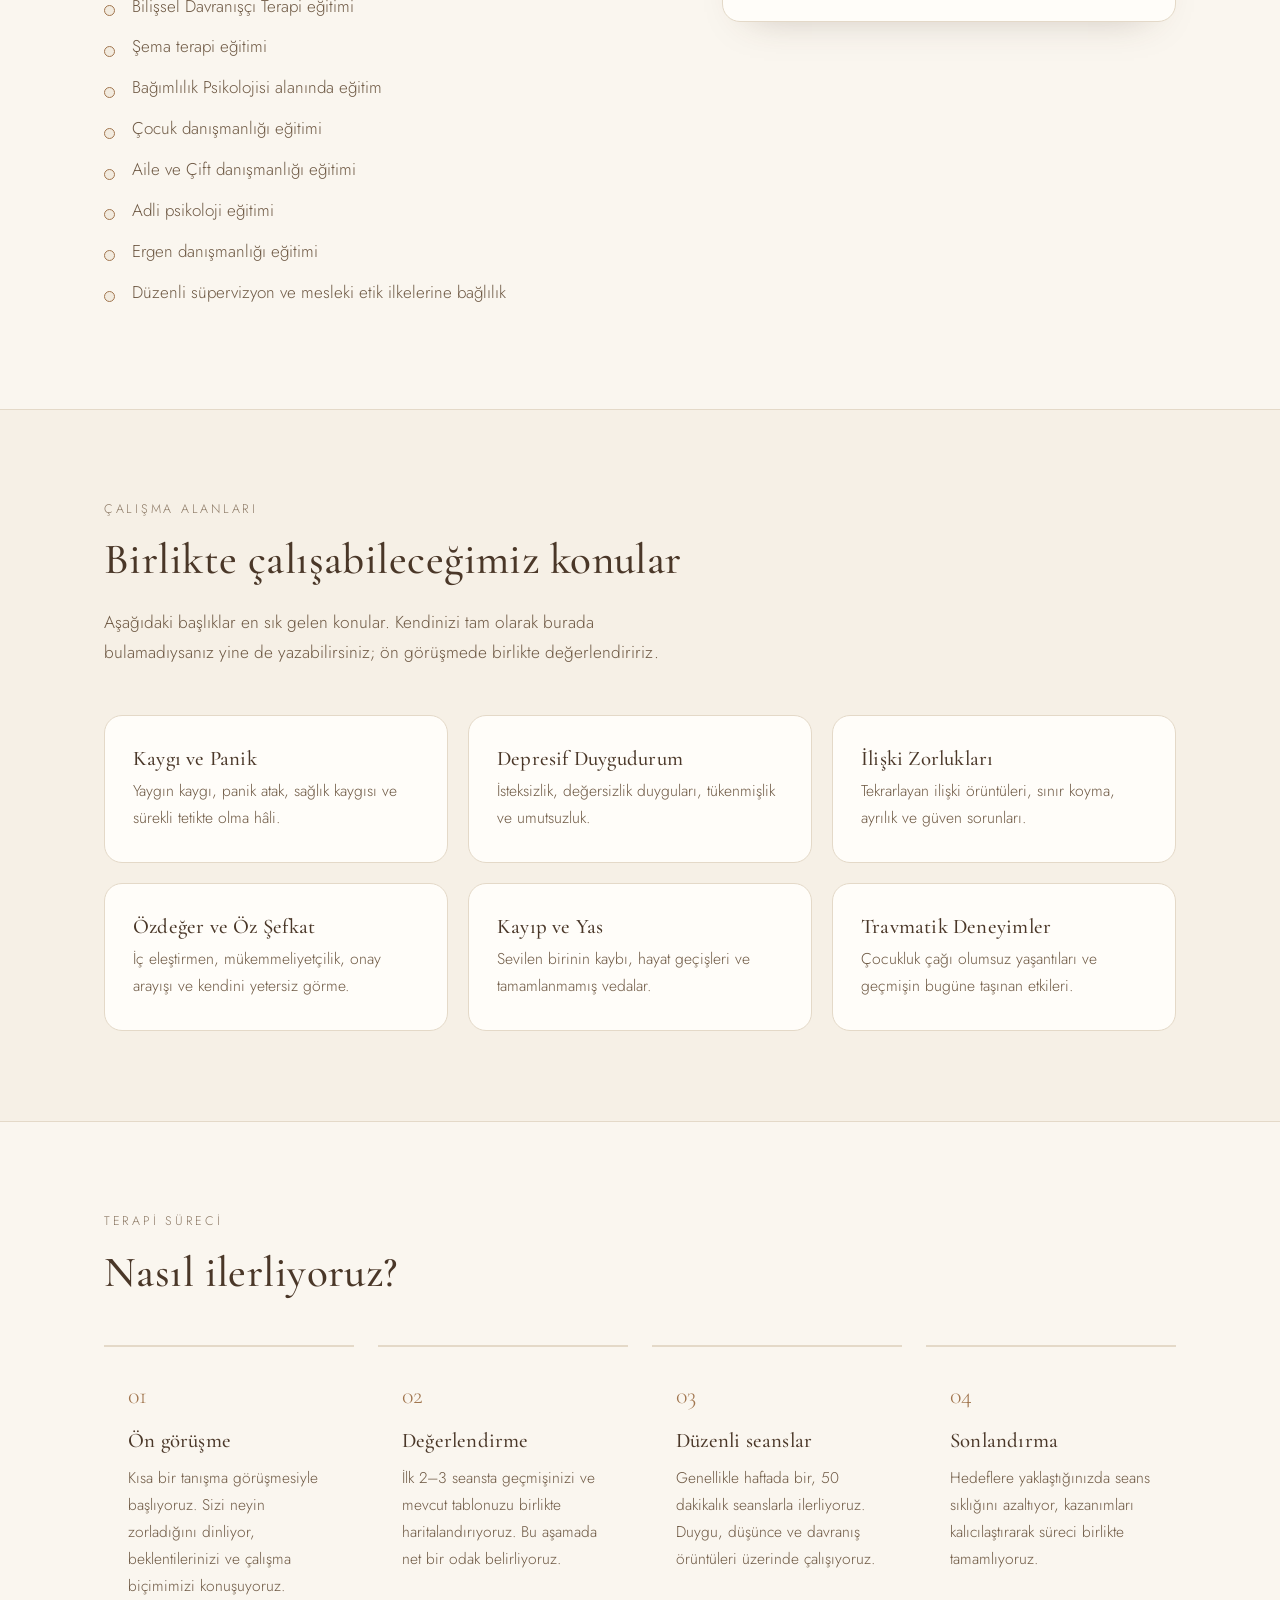
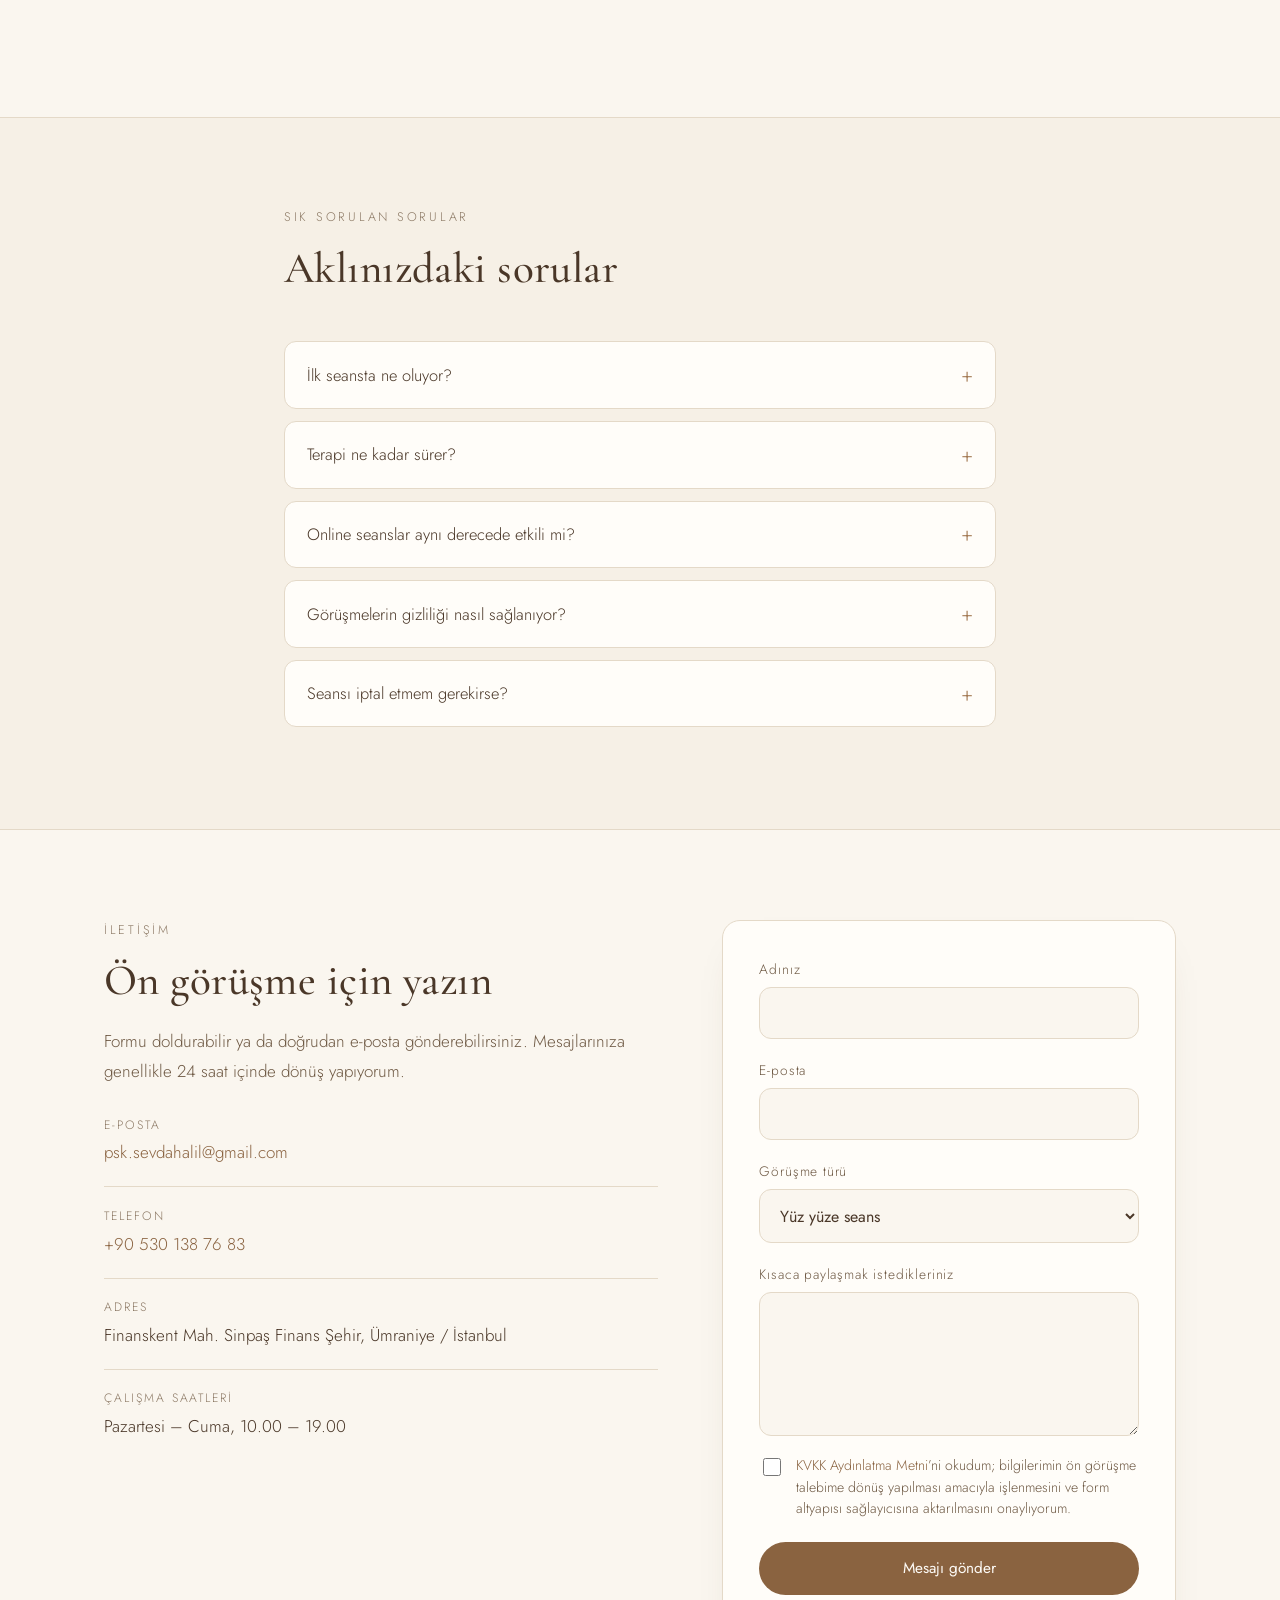
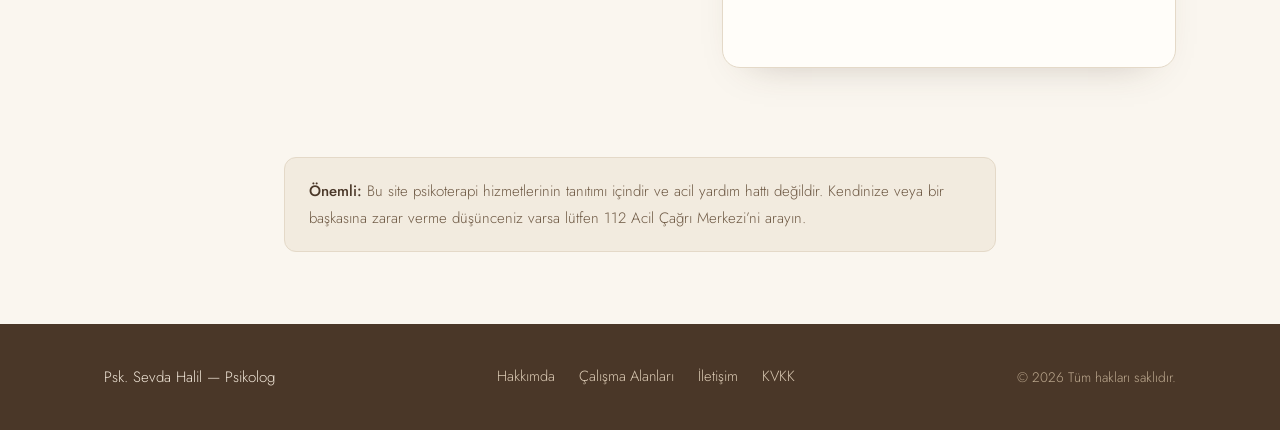
==== commit 3811e1db: "Hakkımda yan kartını yaş grupları içeriğiyle güncelle Co-authored-by: Cursor <cursoragent@cursor.com" ====
--- a/index.html
+++ b/index.html
@@ -149,20 +149,16 @@
         <div class="stat-col reveal">
           <aside class="stat-card">
             <div class="stat">
-              <strong>Acıbadem</strong>
-              <span>Psikoloji lisans mezunu</span>
+              <strong>Yetişkin</strong>
+              <span>bireysel psikoterapi</span>
             </div>
             <div class="stat">
-              <strong>Online</strong>
-              <span>güvenli görüşme alanı</span>
+              <strong>Ergen</strong>
+              <span>psikolojik destek</span>
             </div>
             <div class="stat">
-              <strong>EMDR · BDT · Şema</strong>
-              <span>eğitim temelli yaklaşım</span>
-            </div>
-            <div class="stat">
-              <strong>%100</strong>
-              <span>gizli görüşme</span>
+              <strong>Çocuk</strong>
+              <span>pedagojik çalışma</span>
             </div>
           </aside>
         </div>
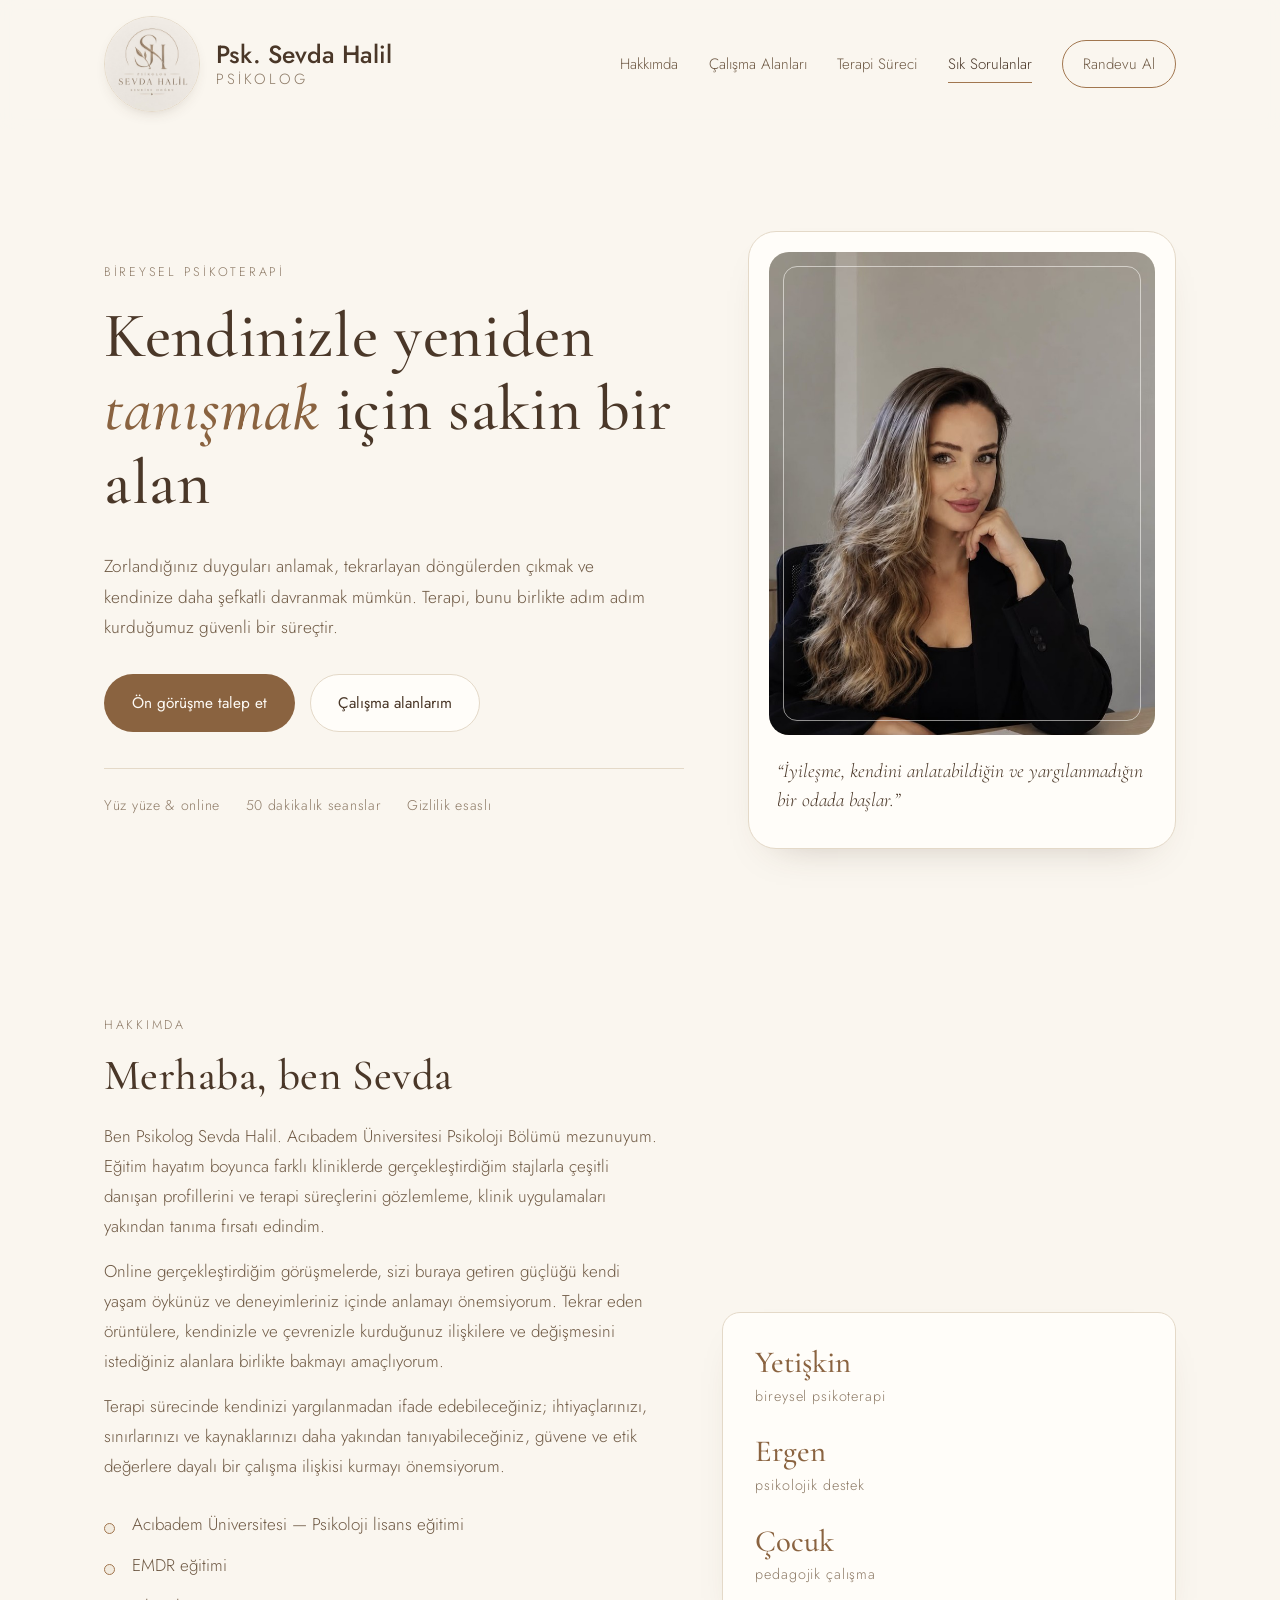
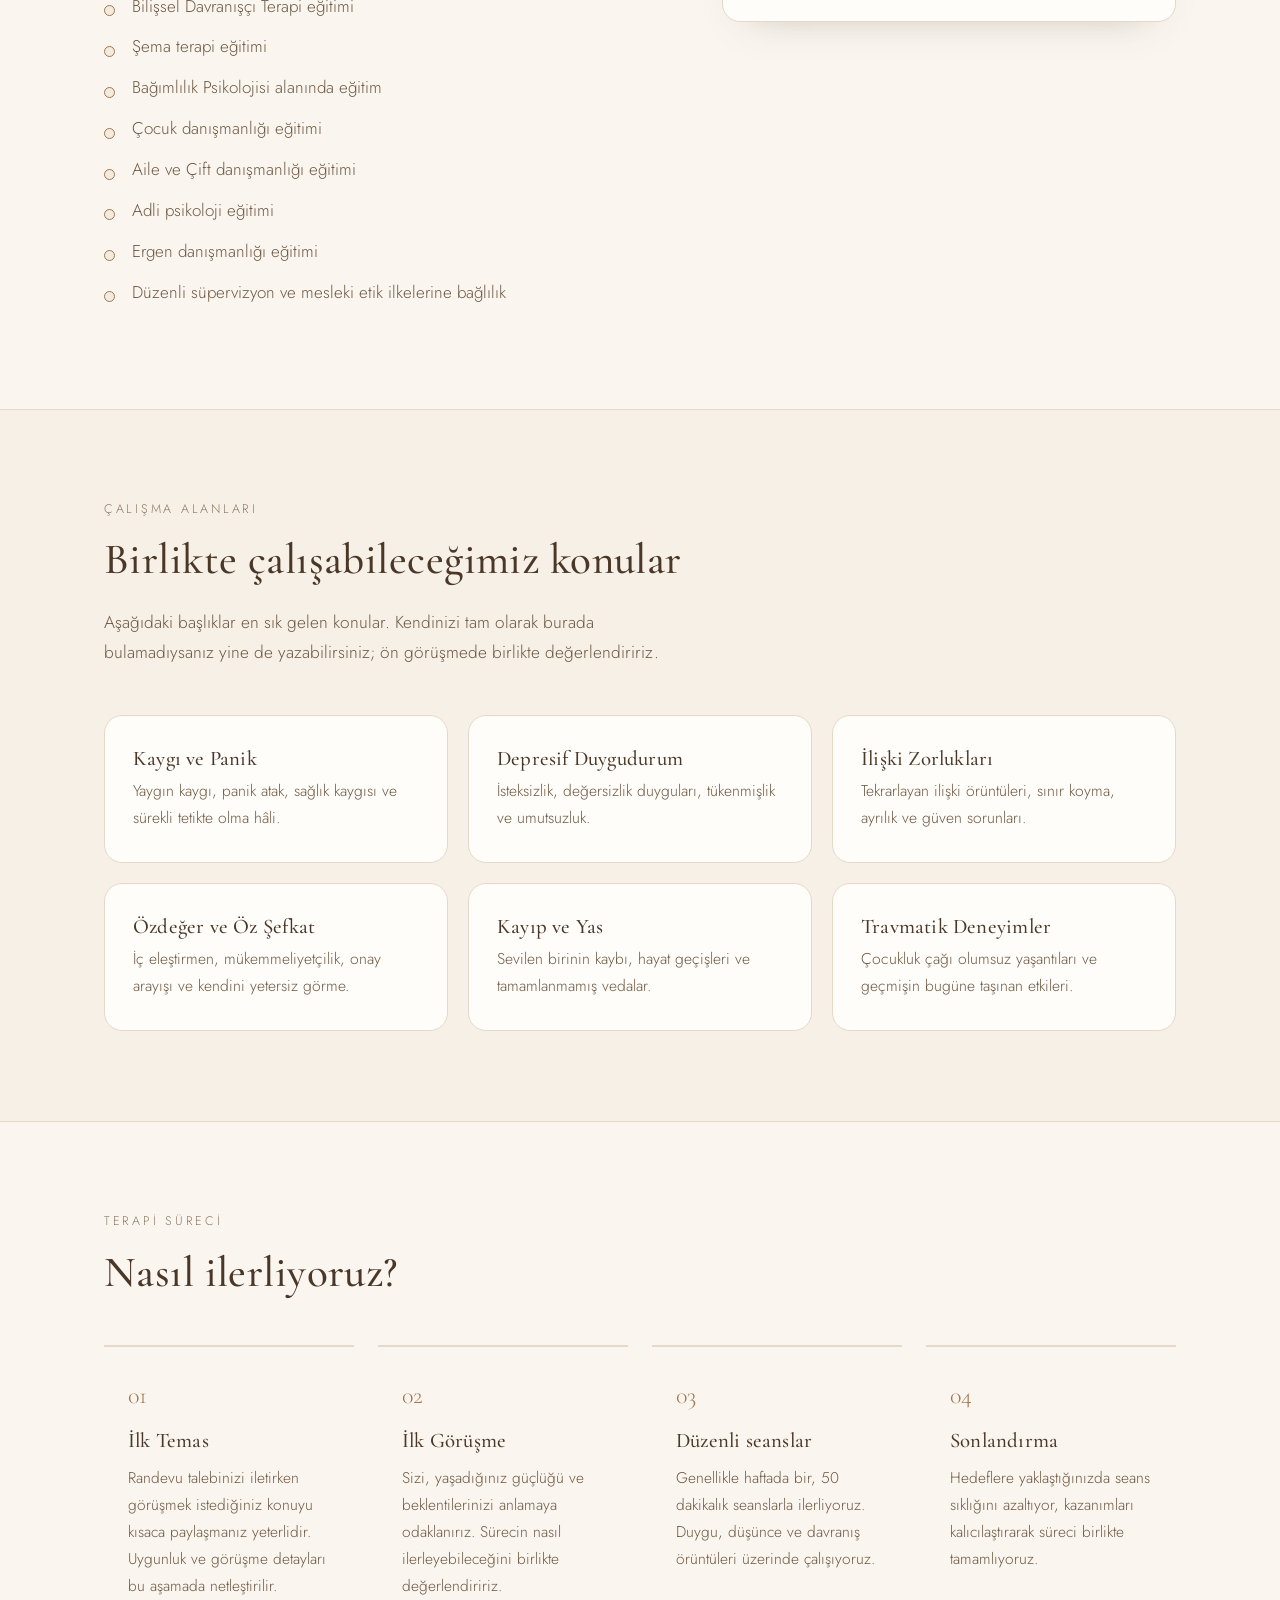
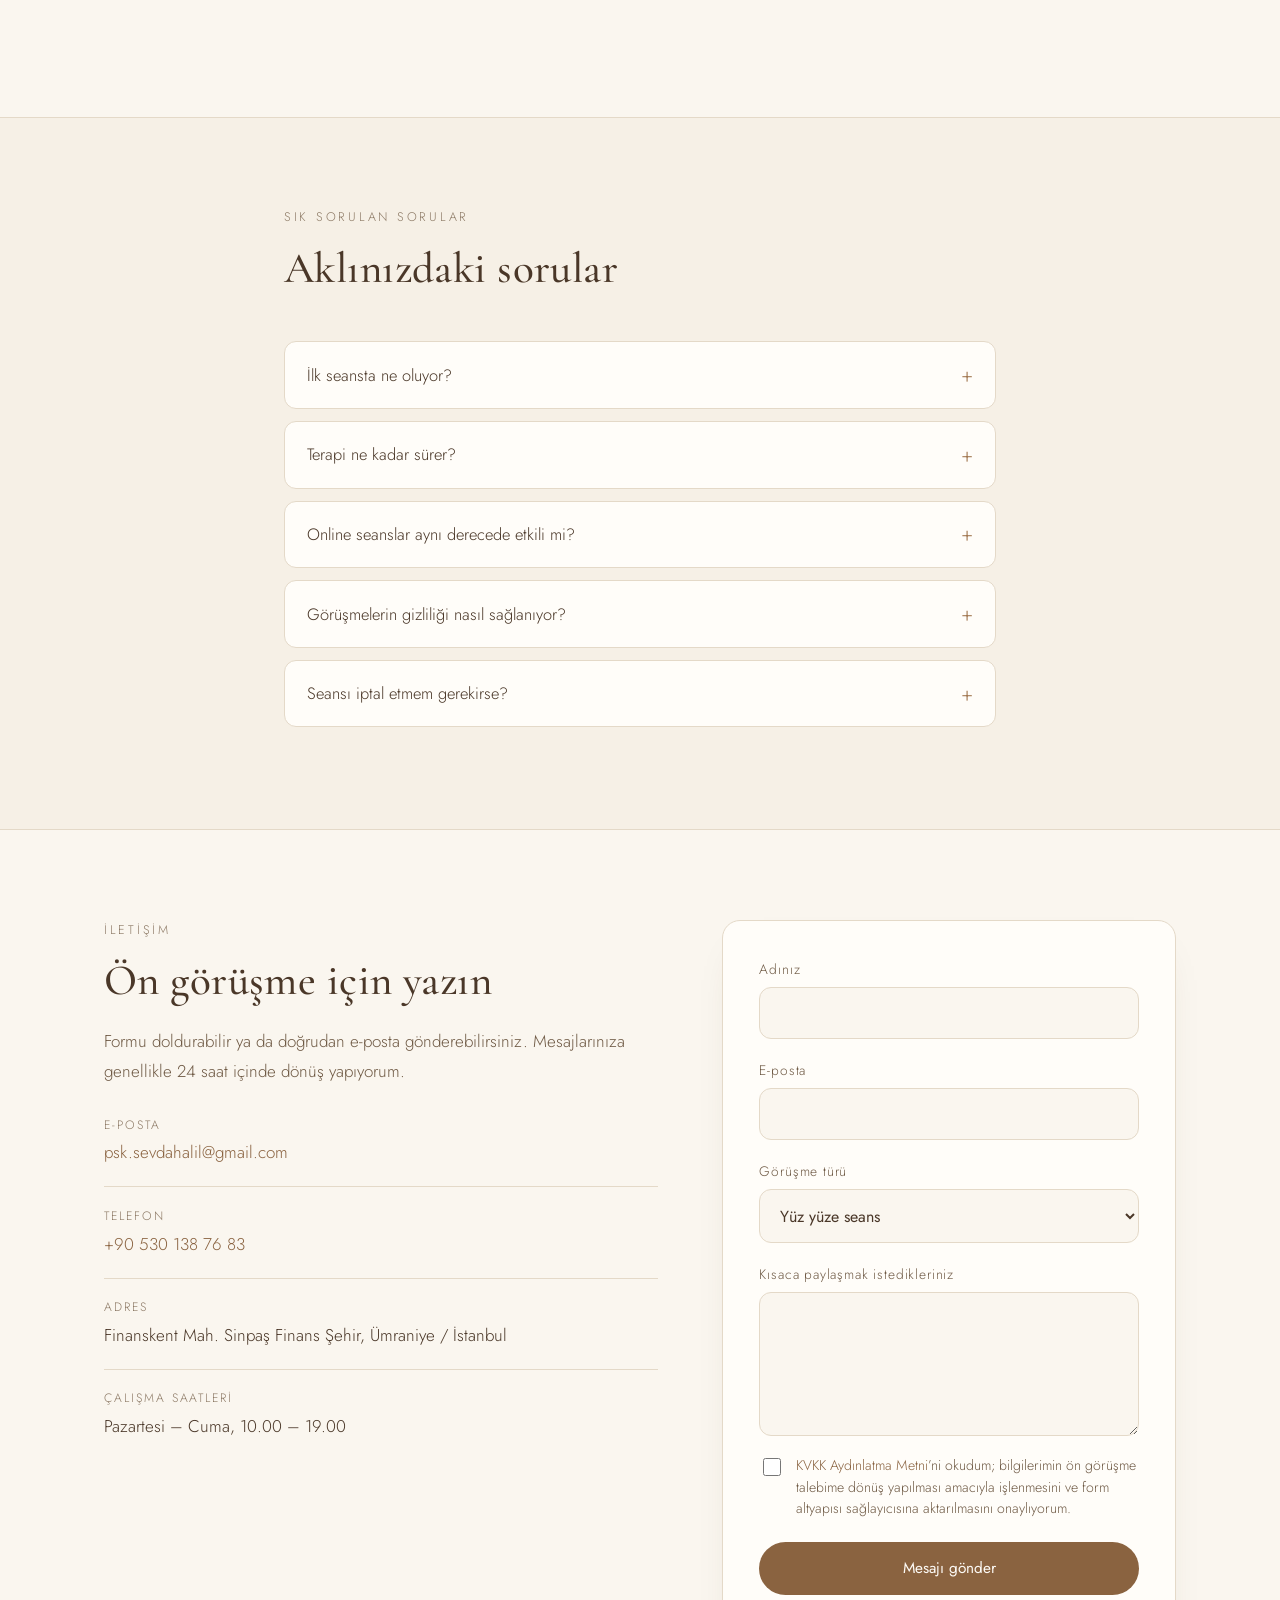
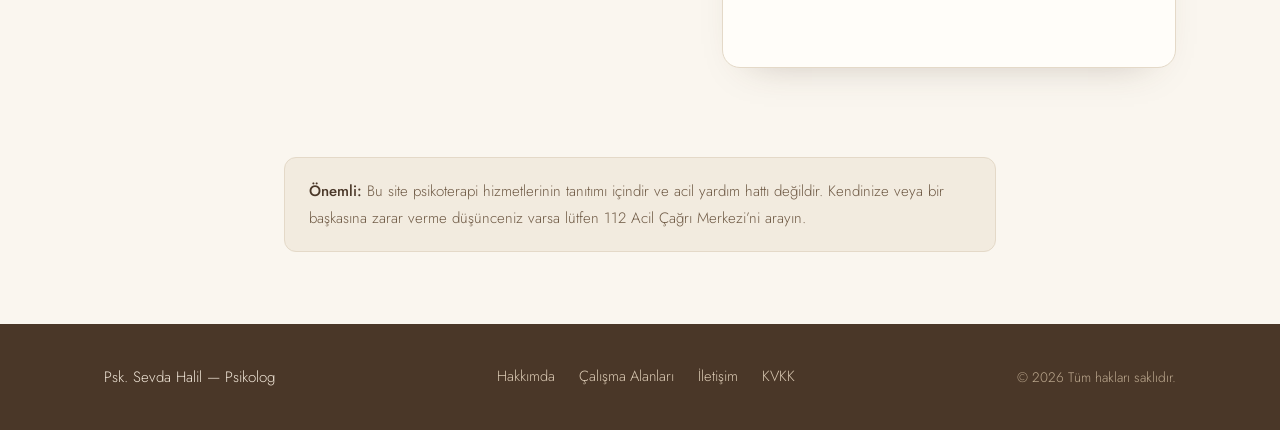
==== commit 8f39083a: "Terapi sürecinin ilk iki adımını güncelle Co-authored-by: Cursor <cursoragent@cursor.com>" ====
--- a/index.html
+++ b/index.html
@@ -215,18 +215,18 @@
         <ol class="steps">
           <li class="reveal">
             <span class="step-no">01</span>
-            <h3>Ön görüşme</h3>
-            <p>
-              Kısa bir tanışma görüşmesiyle başlıyoruz. Sizi neyin zorladığını dinliyor,
-              beklentilerinizi ve çalışma biçimimizi konuşuyoruz.
+            <h3>İlk Temas</h3>
+            <p>
+              Randevu talebinizi iletirken görüşmek istediğiniz konuyu kısaca paylaşmanız
+              yeterlidir. Uygunluk ve görüşme detayları bu aşamada netleştirilir.
             </p>
           </li>
           <li class="reveal">
             <span class="step-no">02</span>
-            <h3>Değerlendirme</h3>
-            <p>
-              İlk 2–3 seansta geçmişinizi ve mevcut tablonuzu birlikte haritalandırıyoruz.
-              Bu aşamada net bir odak belirliyoruz.
+            <h3>İlk Görüşme</h3>
+            <p>
+              Sizi, yaşadığınız güçlüğü ve beklentilerinizi anlamaya odaklanırız.
+              Sürecin nasıl ilerleyebileceğini birlikte değerlendiririz.
             </p>
           </li>
           <li class="reveal">
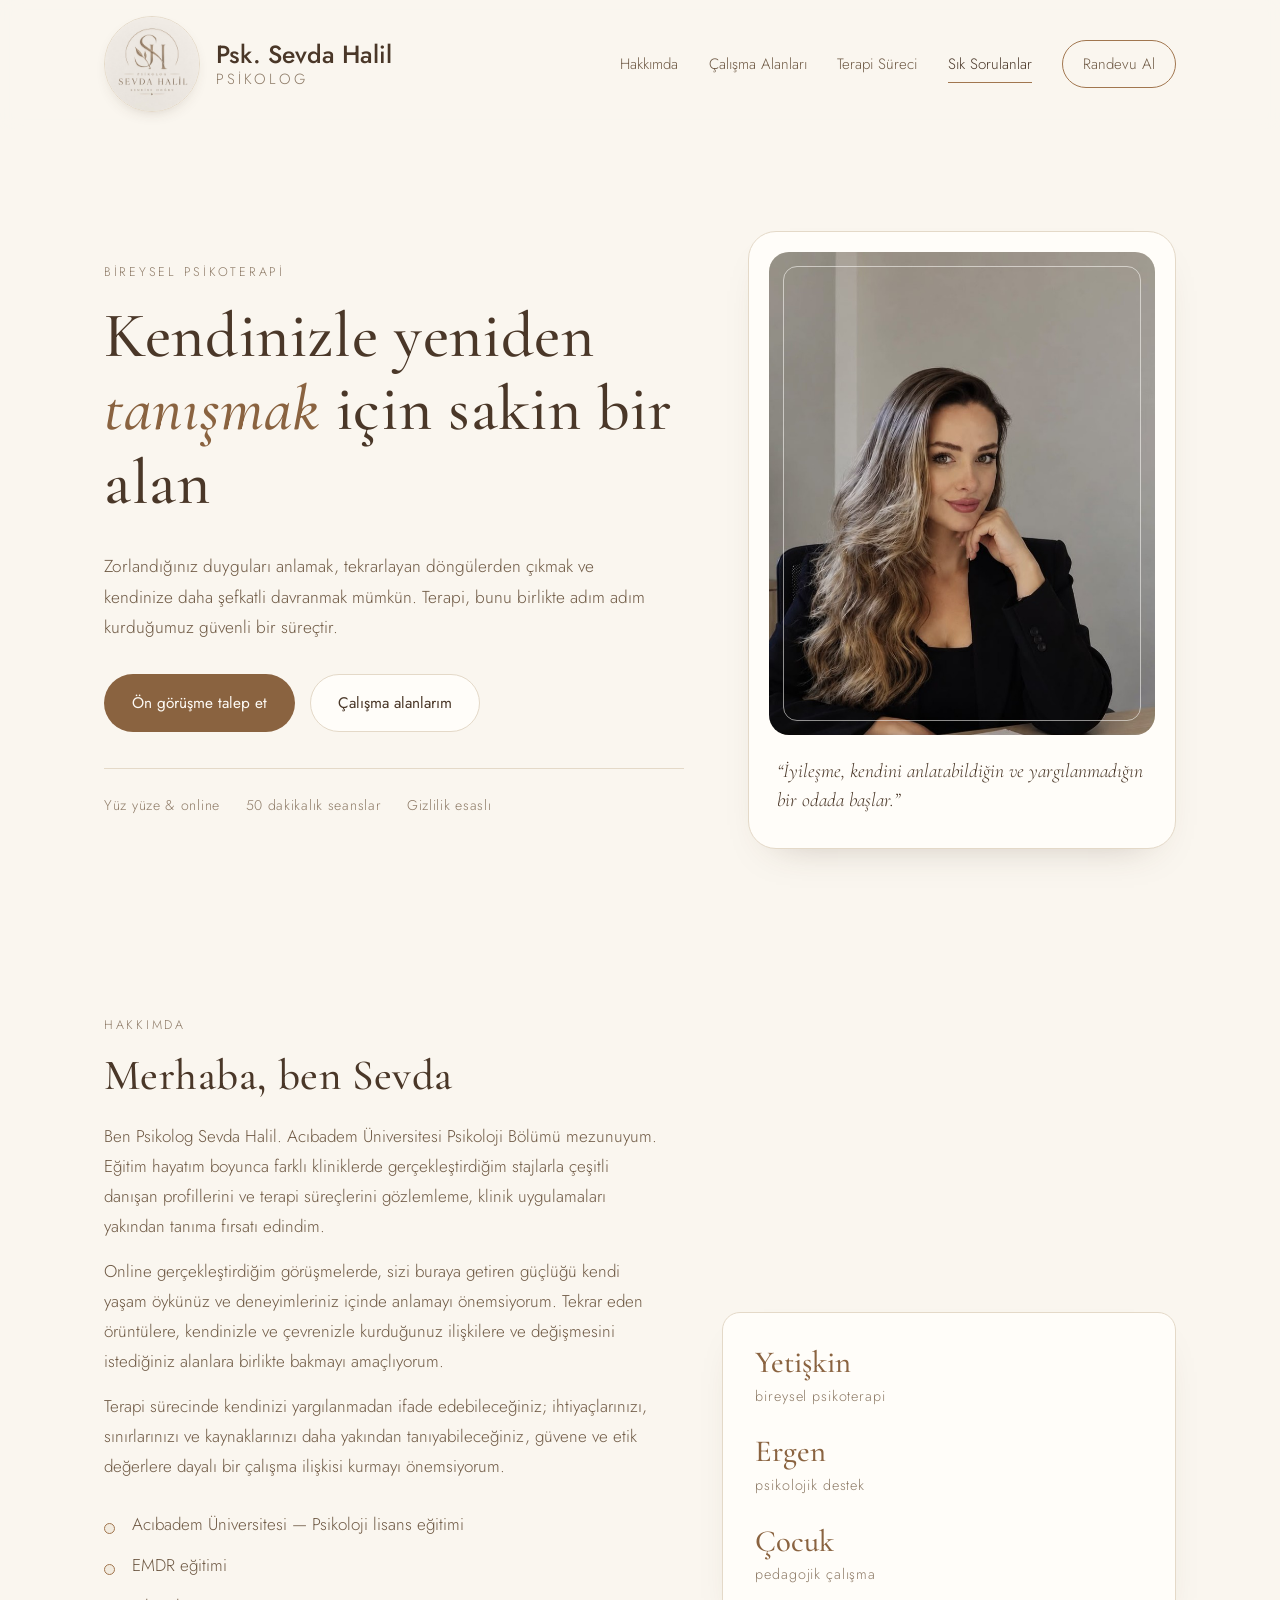
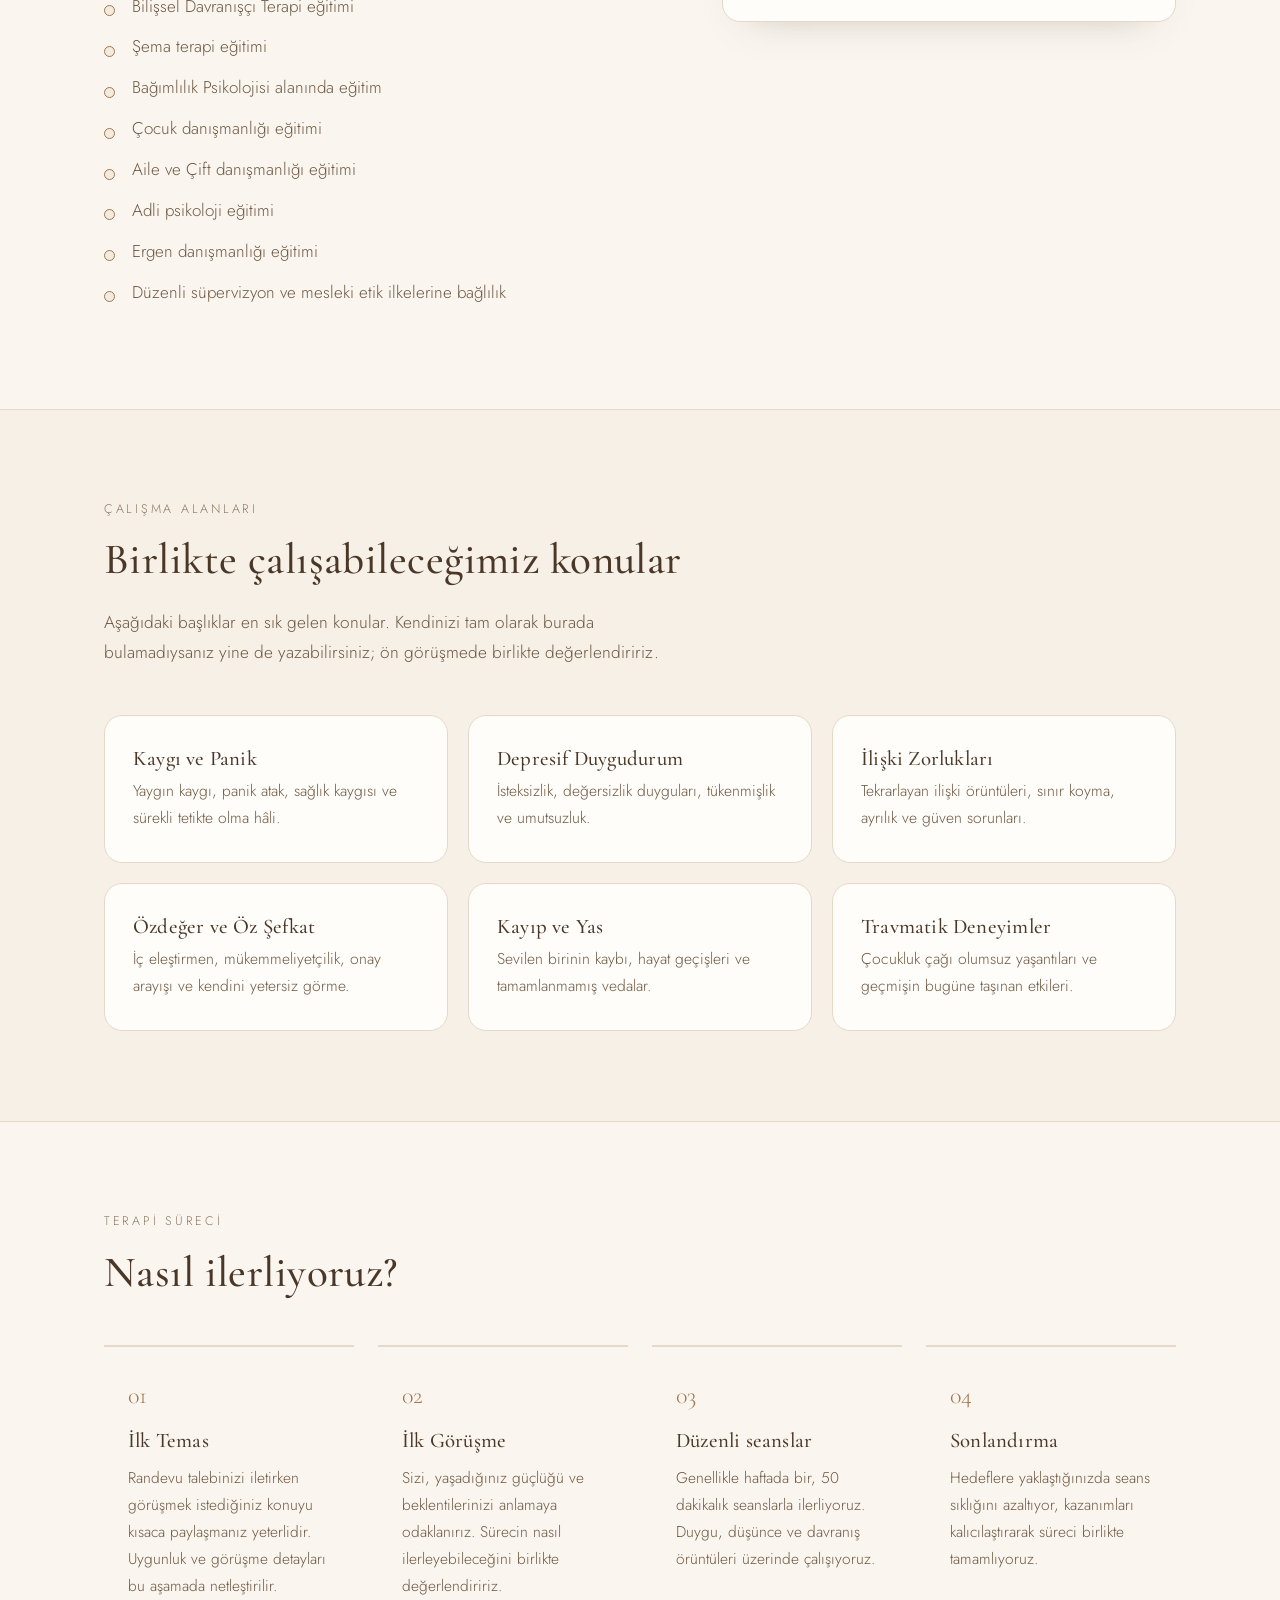
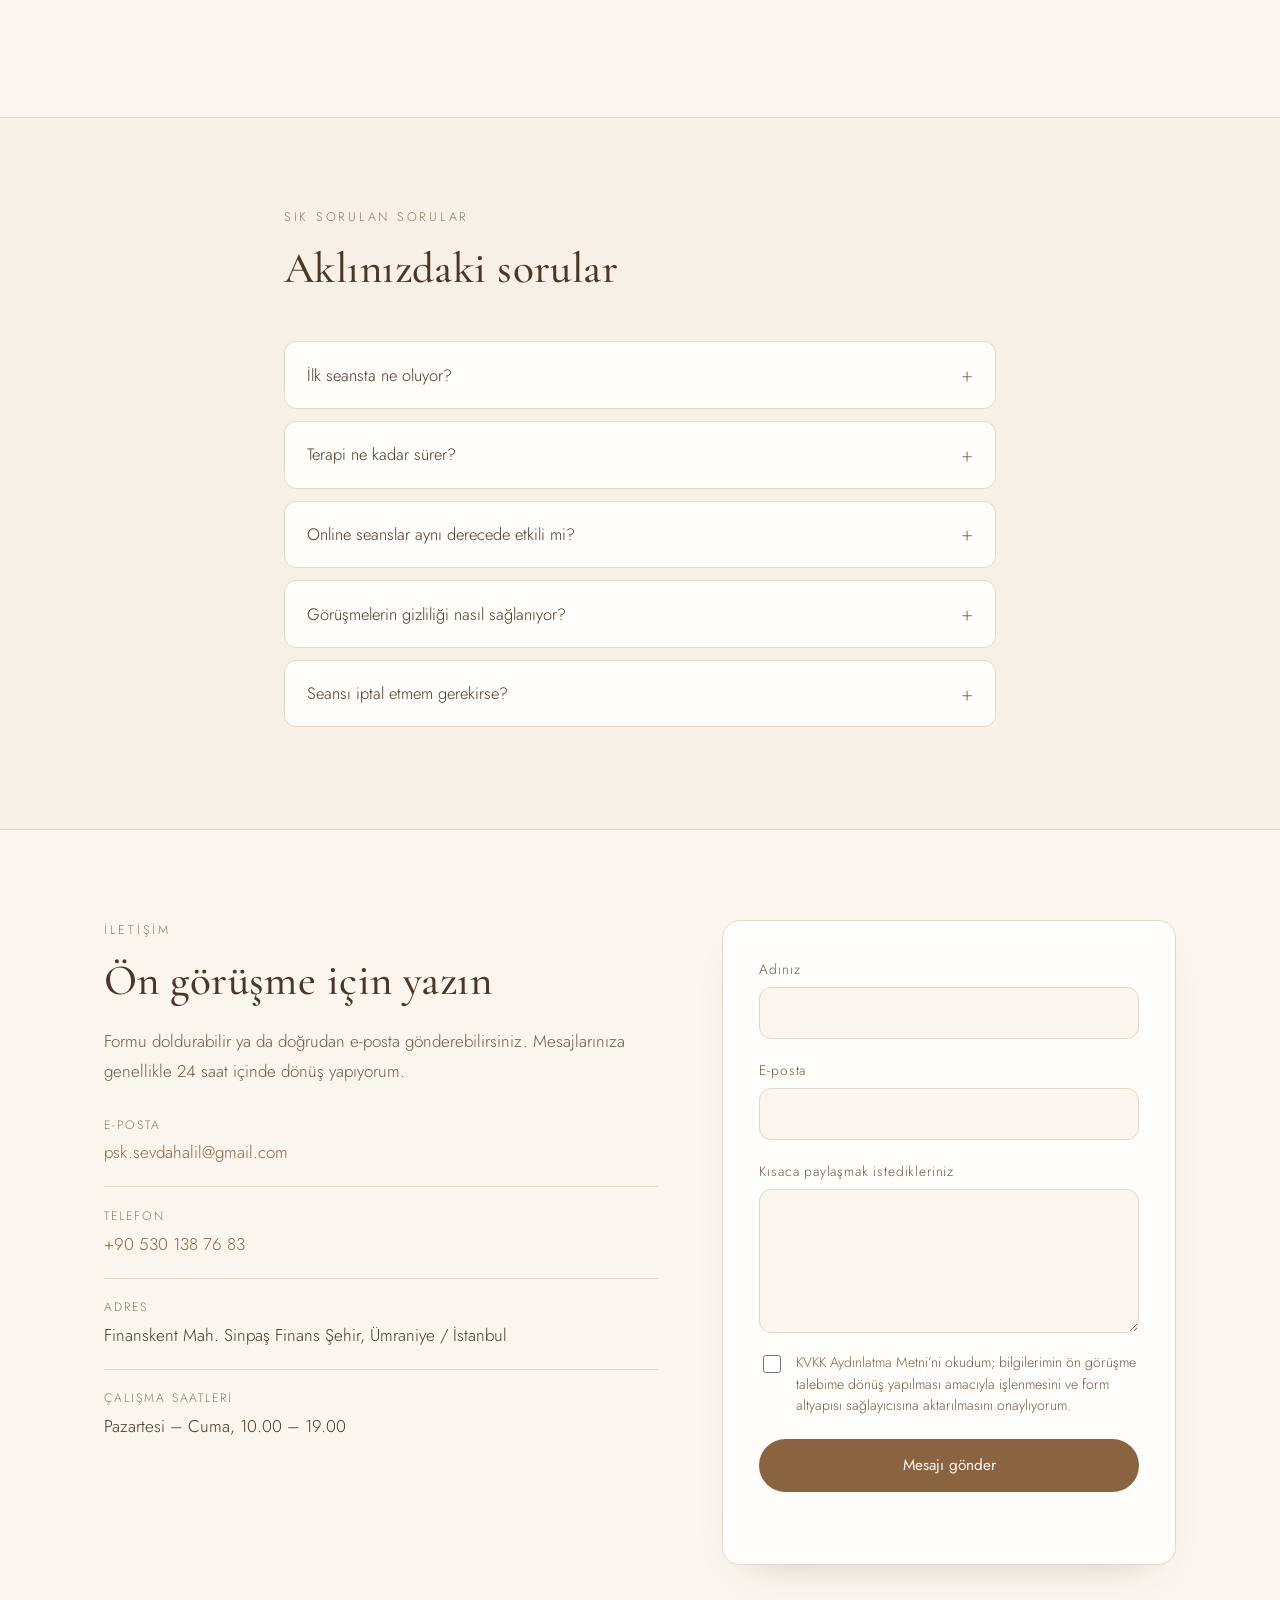
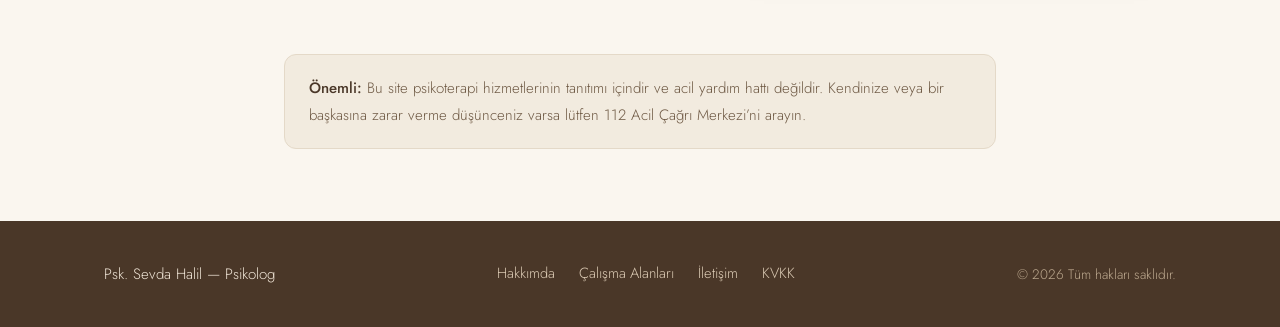
==== commit 3bc0280c: "İletişim formunda görüşme türünü yalnızca online yap Co-authored-by: Cursor <cursoragent@cursor.com>" ====
--- a/index.html
+++ b/index.html
@@ -346,14 +346,7 @@
             <label for="email">E-posta</label>
             <input id="email" name="email" type="email" autocomplete="email" required />
           </div>
-          <div class="field">
-            <label for="topic">Görüşme türü</label>
-            <select id="topic" name="topic">
-              <option>Yüz yüze seans</option>
-              <option>Online seans</option>
-              <option>Henüz karar vermedim</option>
-            </select>
-          </div>
+          <input type="hidden" name="topic" value="Online seans" />
           <div class="field">
             <label for="message">Kısaca paylaşmak istedikleriniz</label>
             <textarea id="message" name="message" rows="5" required></textarea>
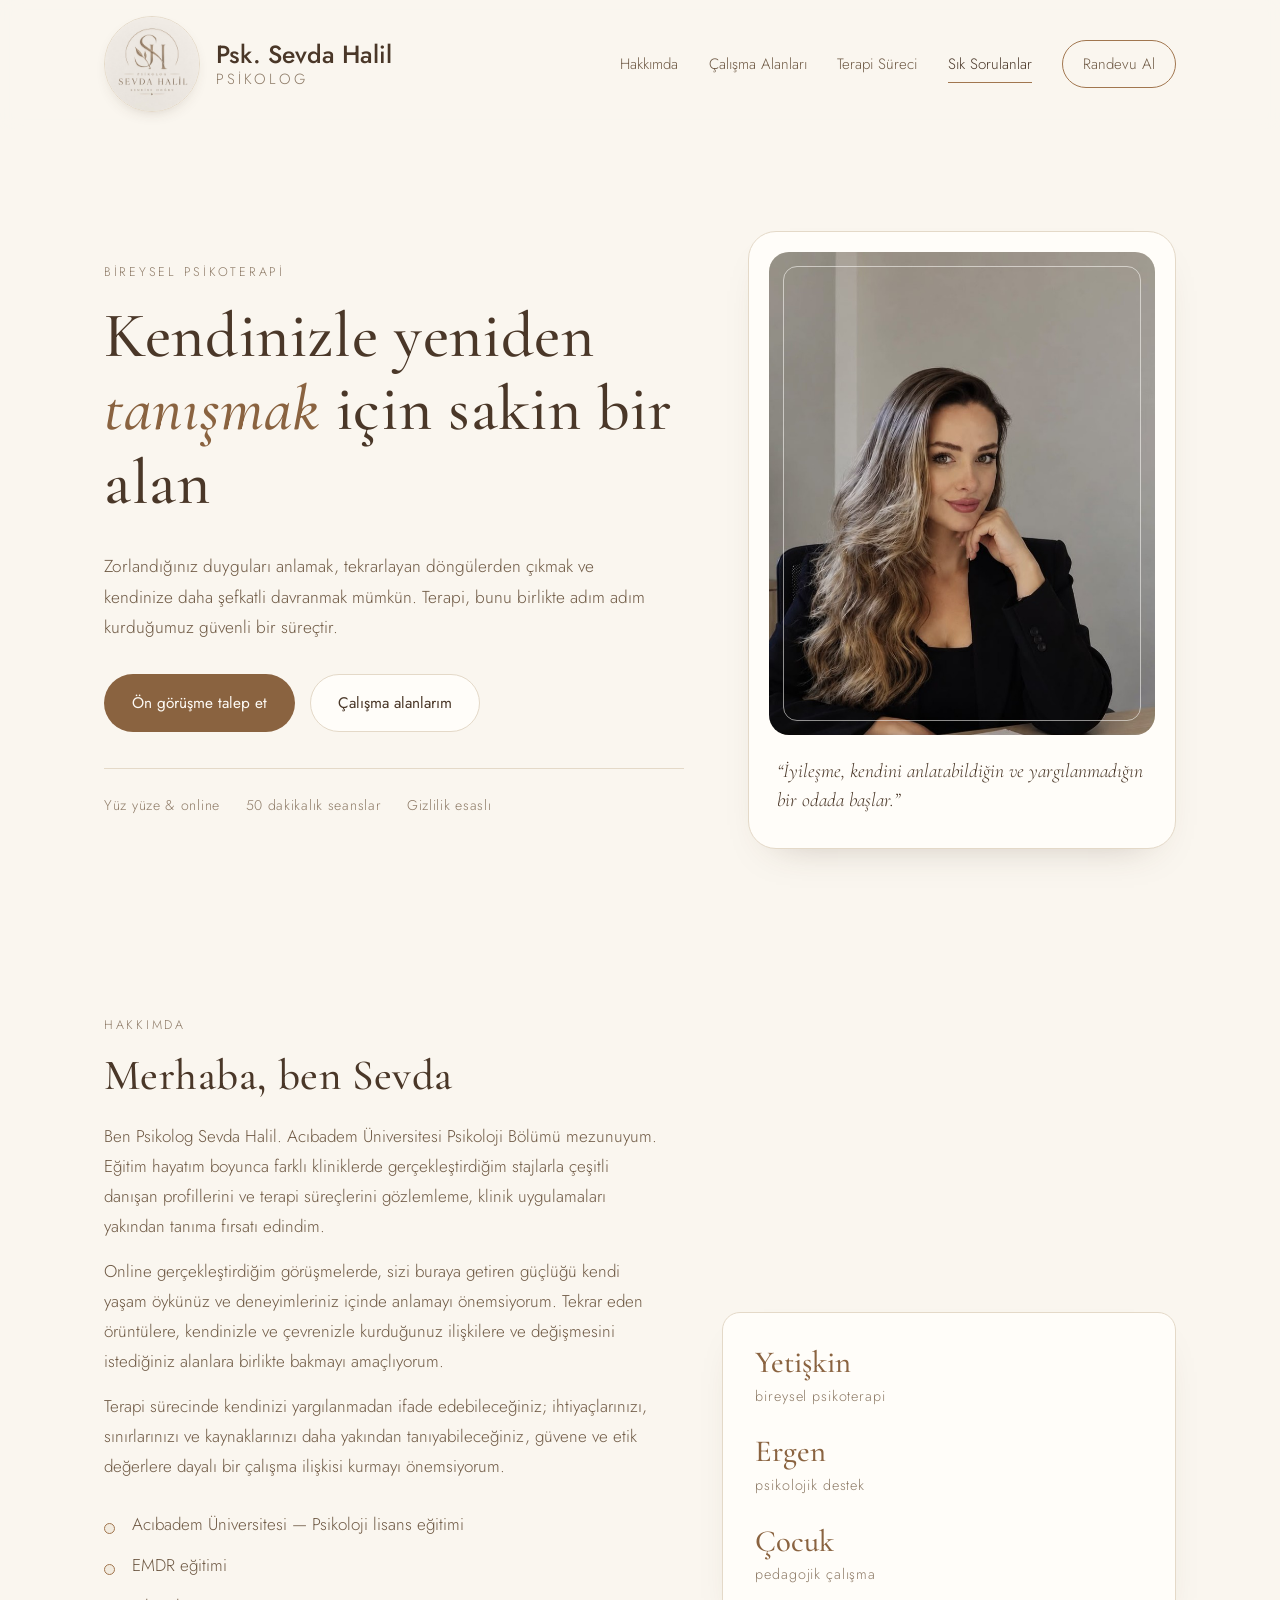
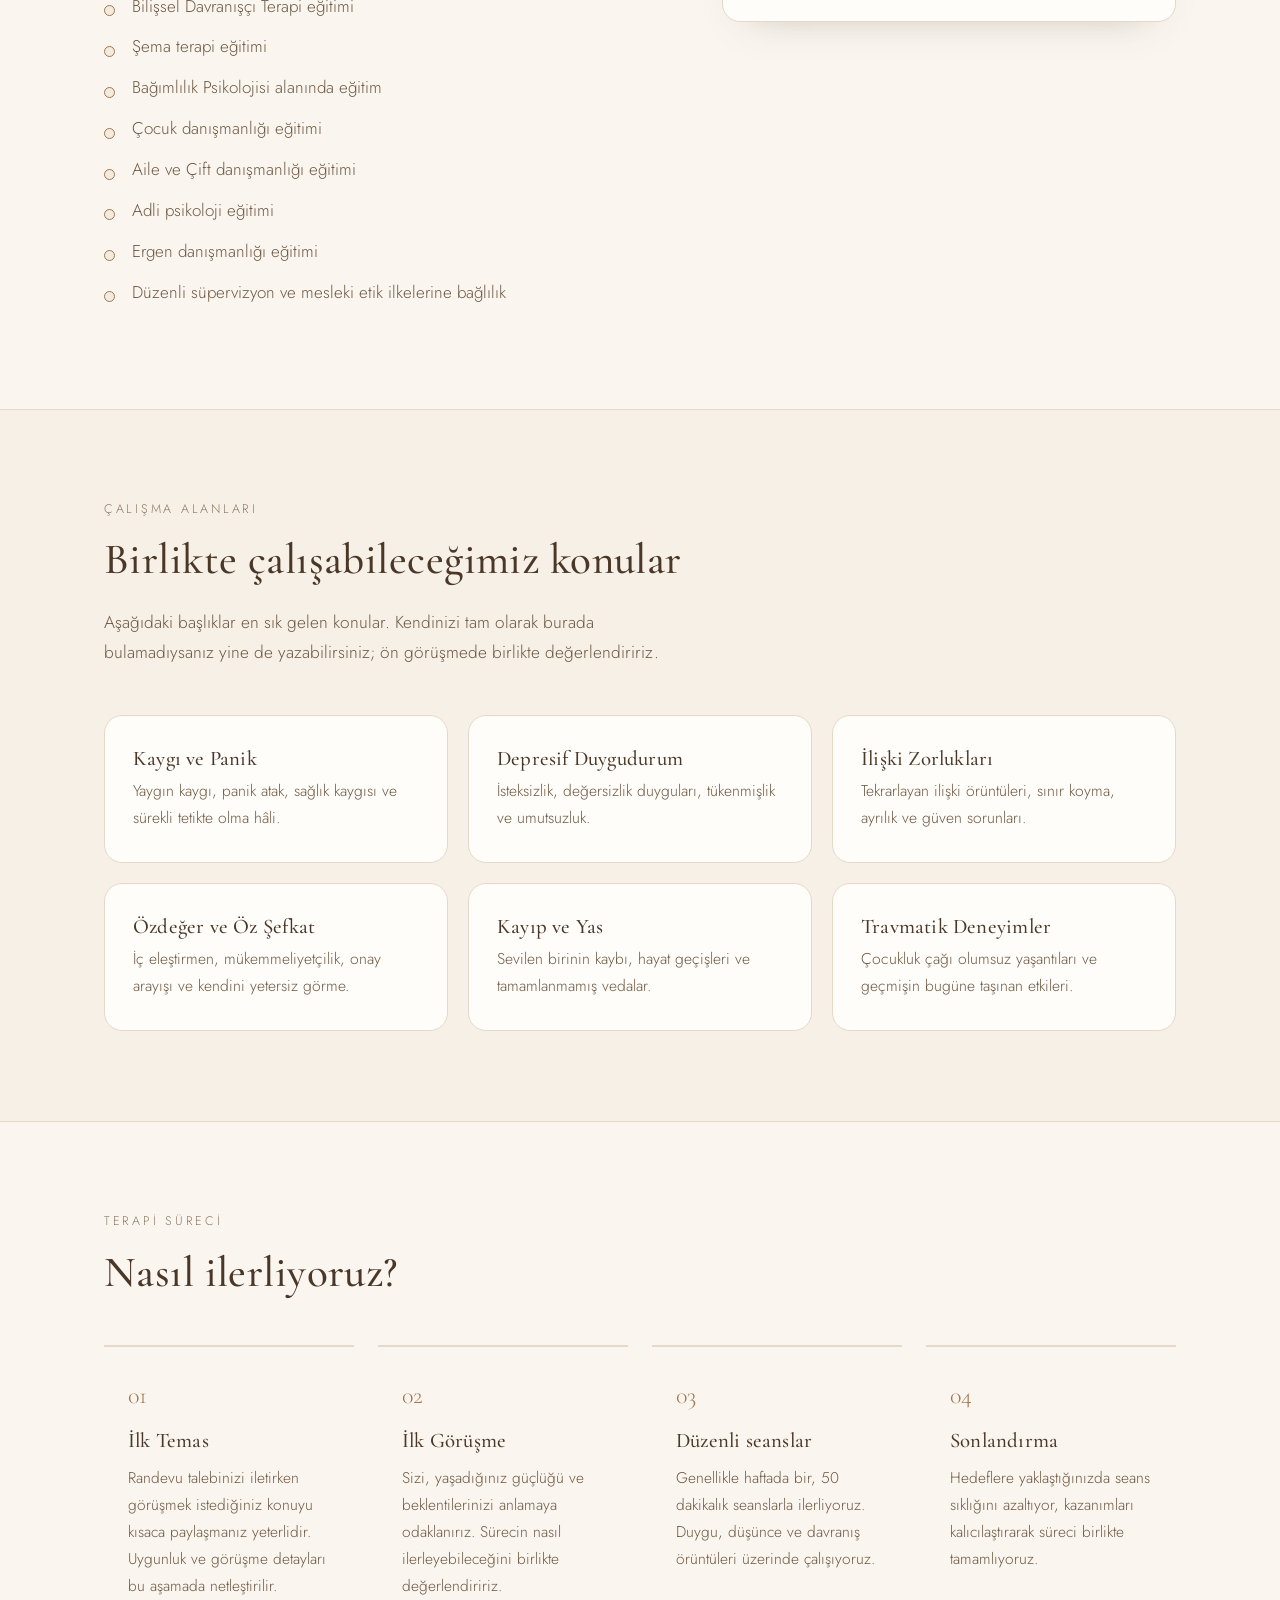
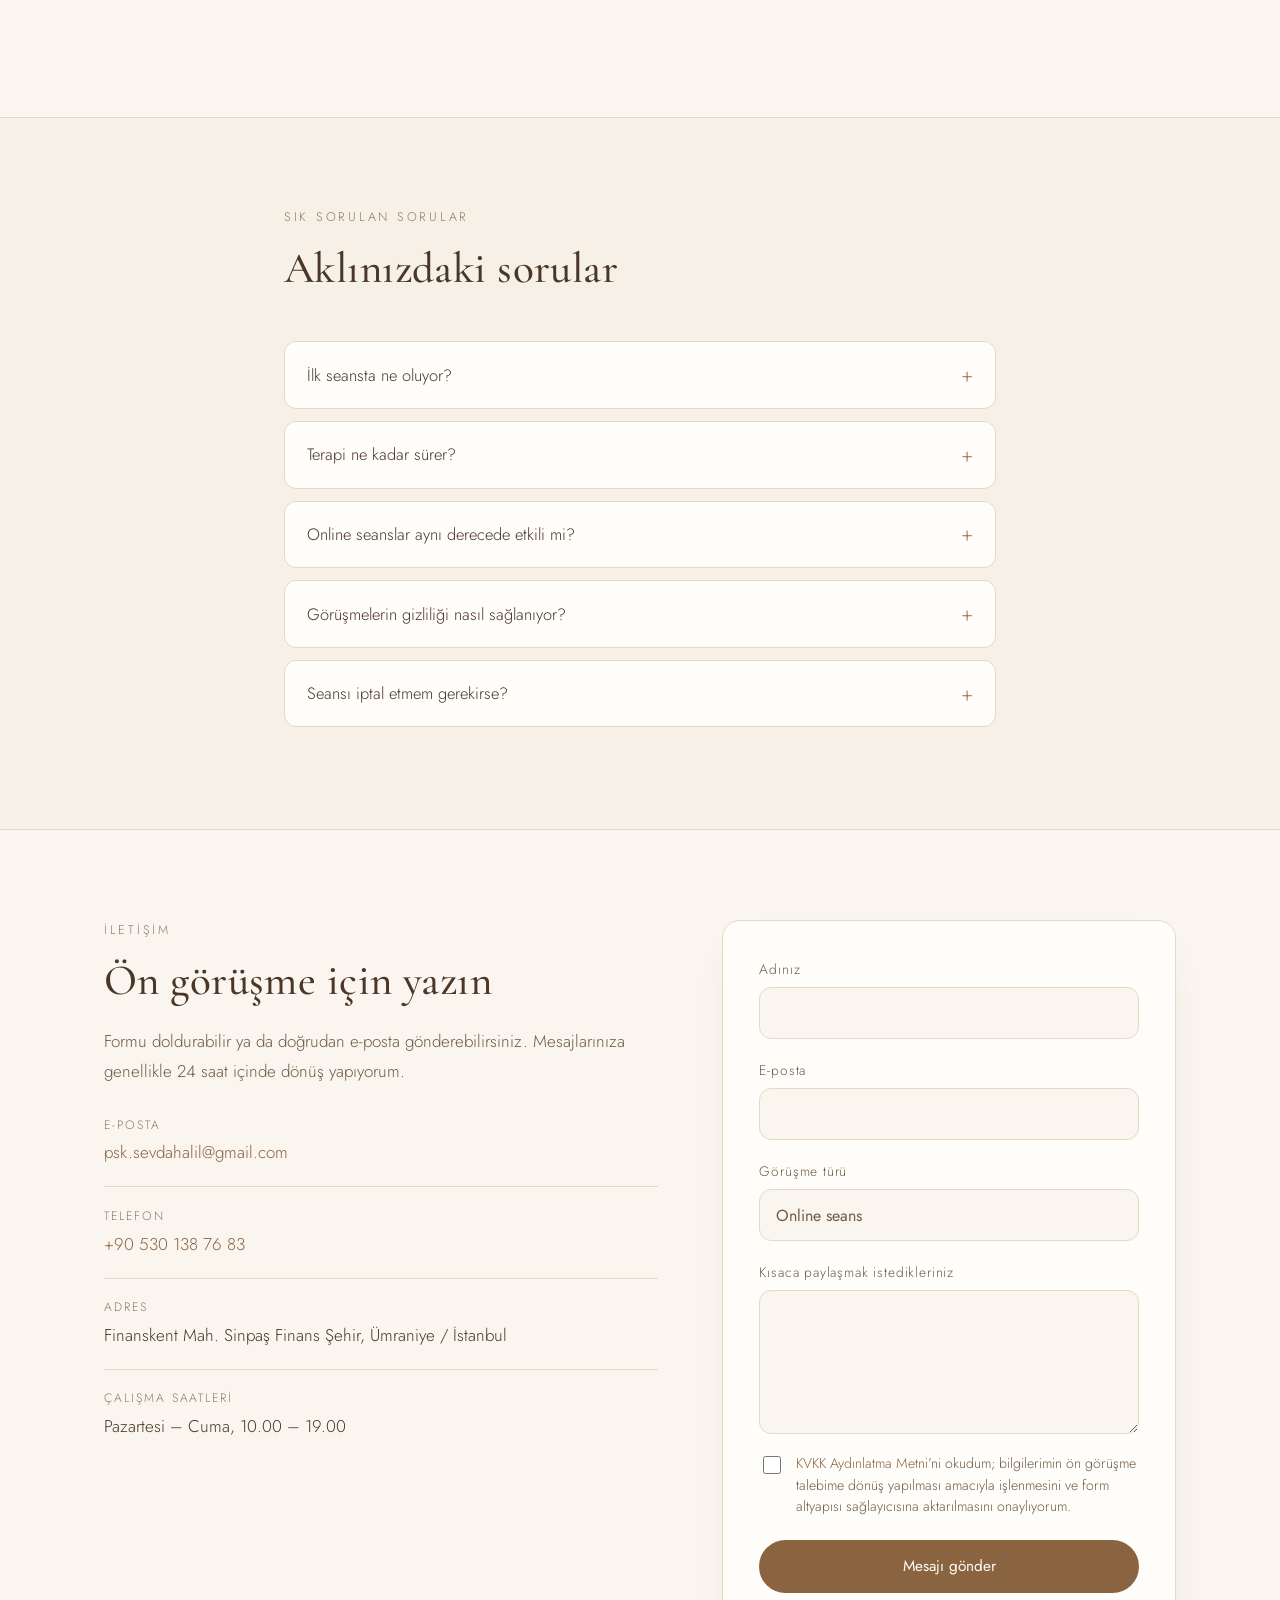
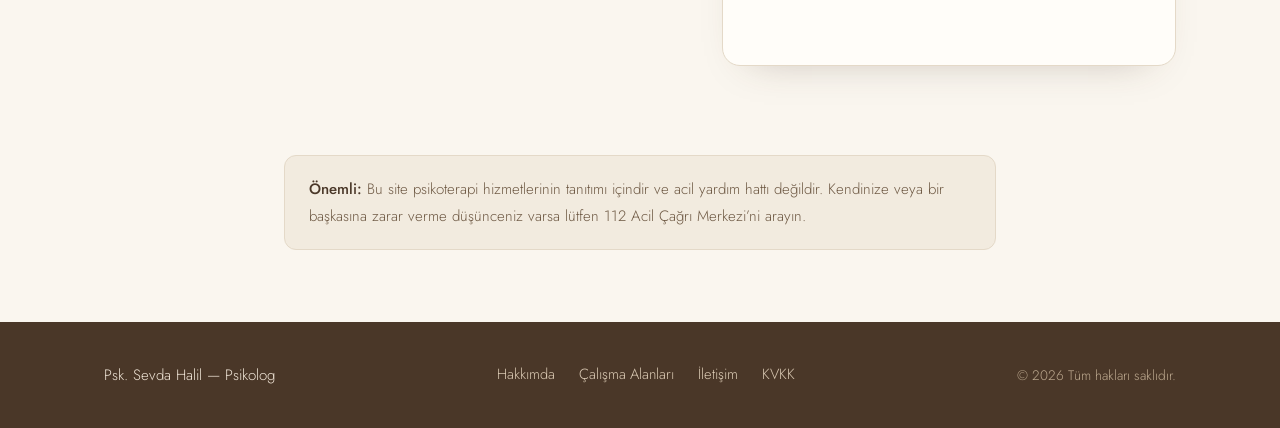
==== commit 6be32cb2: "Görüşme türünü salt okunur Online seans kutusu yap Co-authored-by: Cursor <cursoragent@cursor.com>" ====
--- a/index.html
+++ b/index.html
@@ -346,7 +346,16 @@
             <label for="email">E-posta</label>
             <input id="email" name="email" type="email" autocomplete="email" required />
           </div>
-          <input type="hidden" name="topic" value="Online seans" />
+          <div class="field">
+            <label for="topic">Görüşme türü</label>
+            <input
+              id="topic"
+              name="topic"
+              type="text"
+              value="Online seans"
+              readonly
+            />
+          </div>
           <div class="field">
             <label for="message">Kısaca paylaşmak istedikleriniz</label>
             <textarea id="message" name="message" rows="5" required></textarea>
--- a/styles.css
+++ b/styles.css
@@ -649,6 +649,16 @@
   outline: none;
 }
 
+input[readonly] {
+  cursor: default;
+  color: var(--brown-soft);
+}
+
+input[readonly]:focus {
+  border-color: var(--line);
+  background: var(--cream);
+}
+
 .consent {
   display: flex;
   align-items: flex-start;
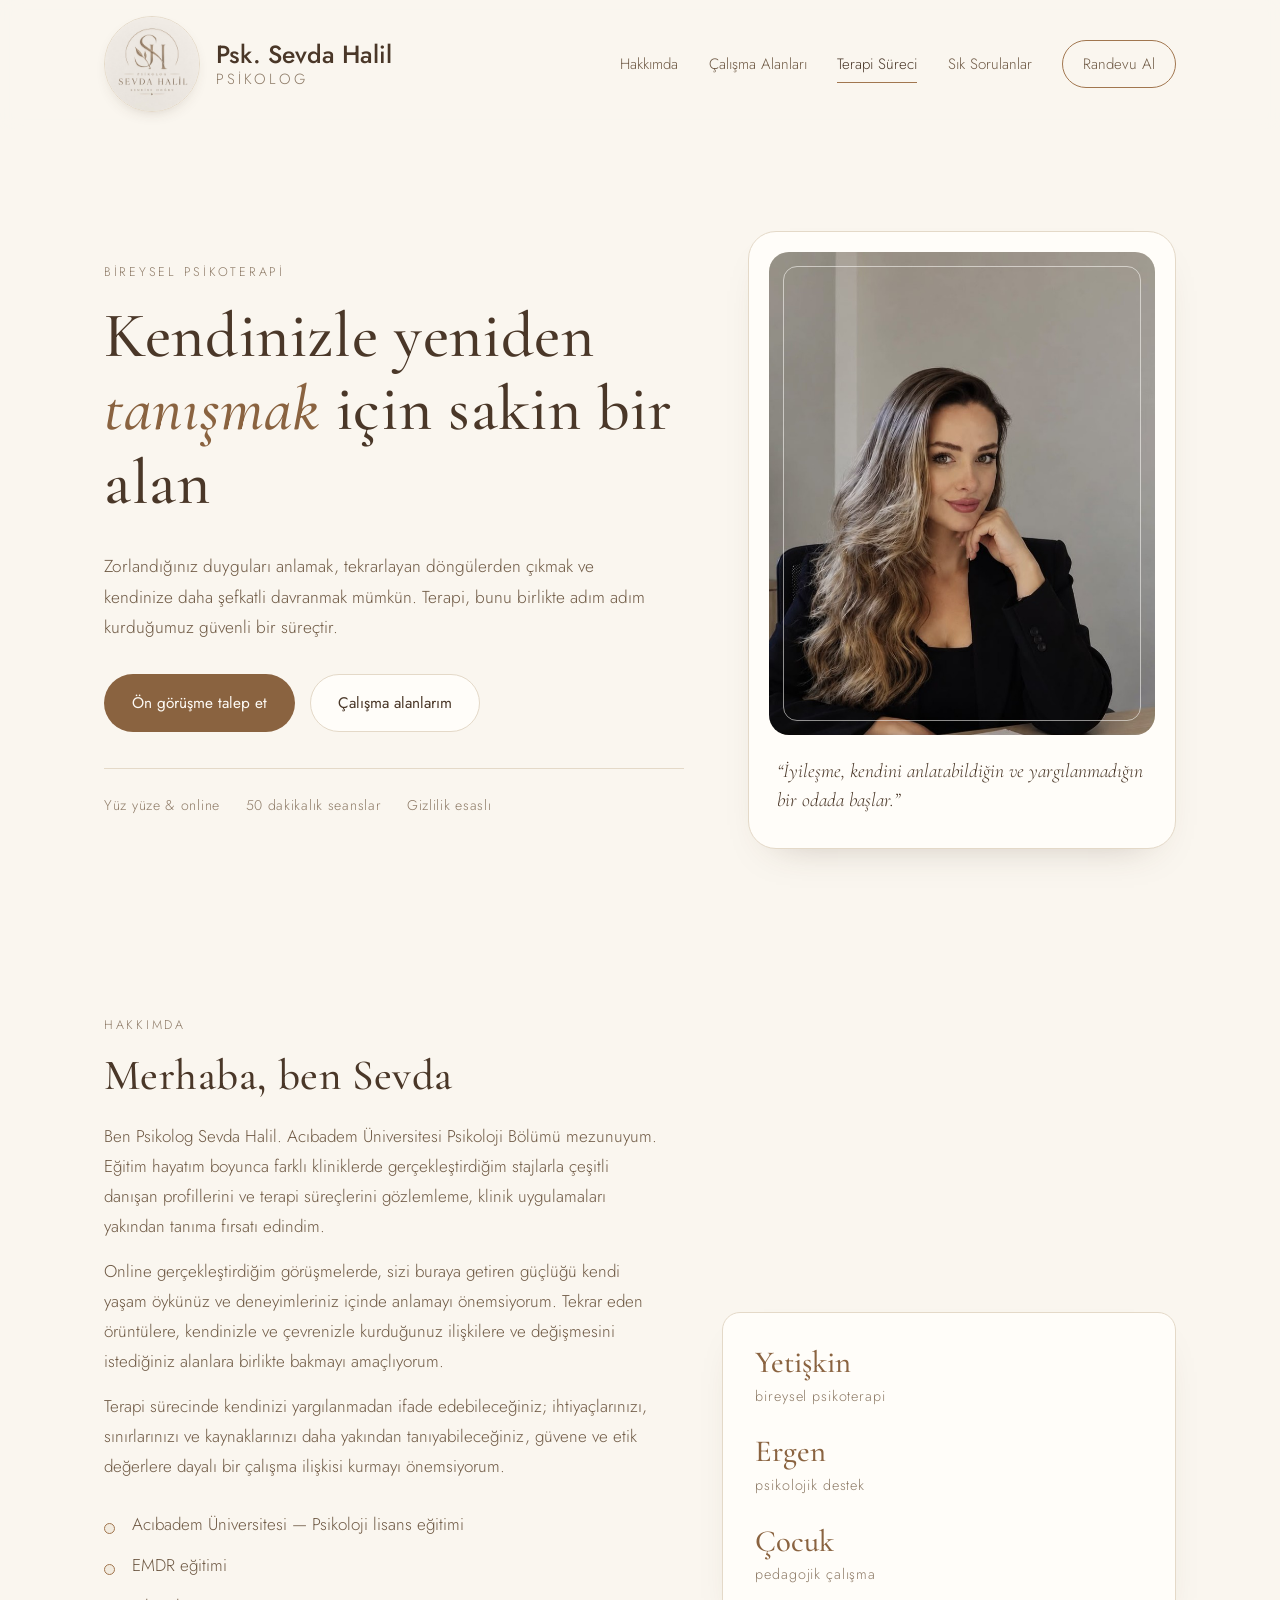
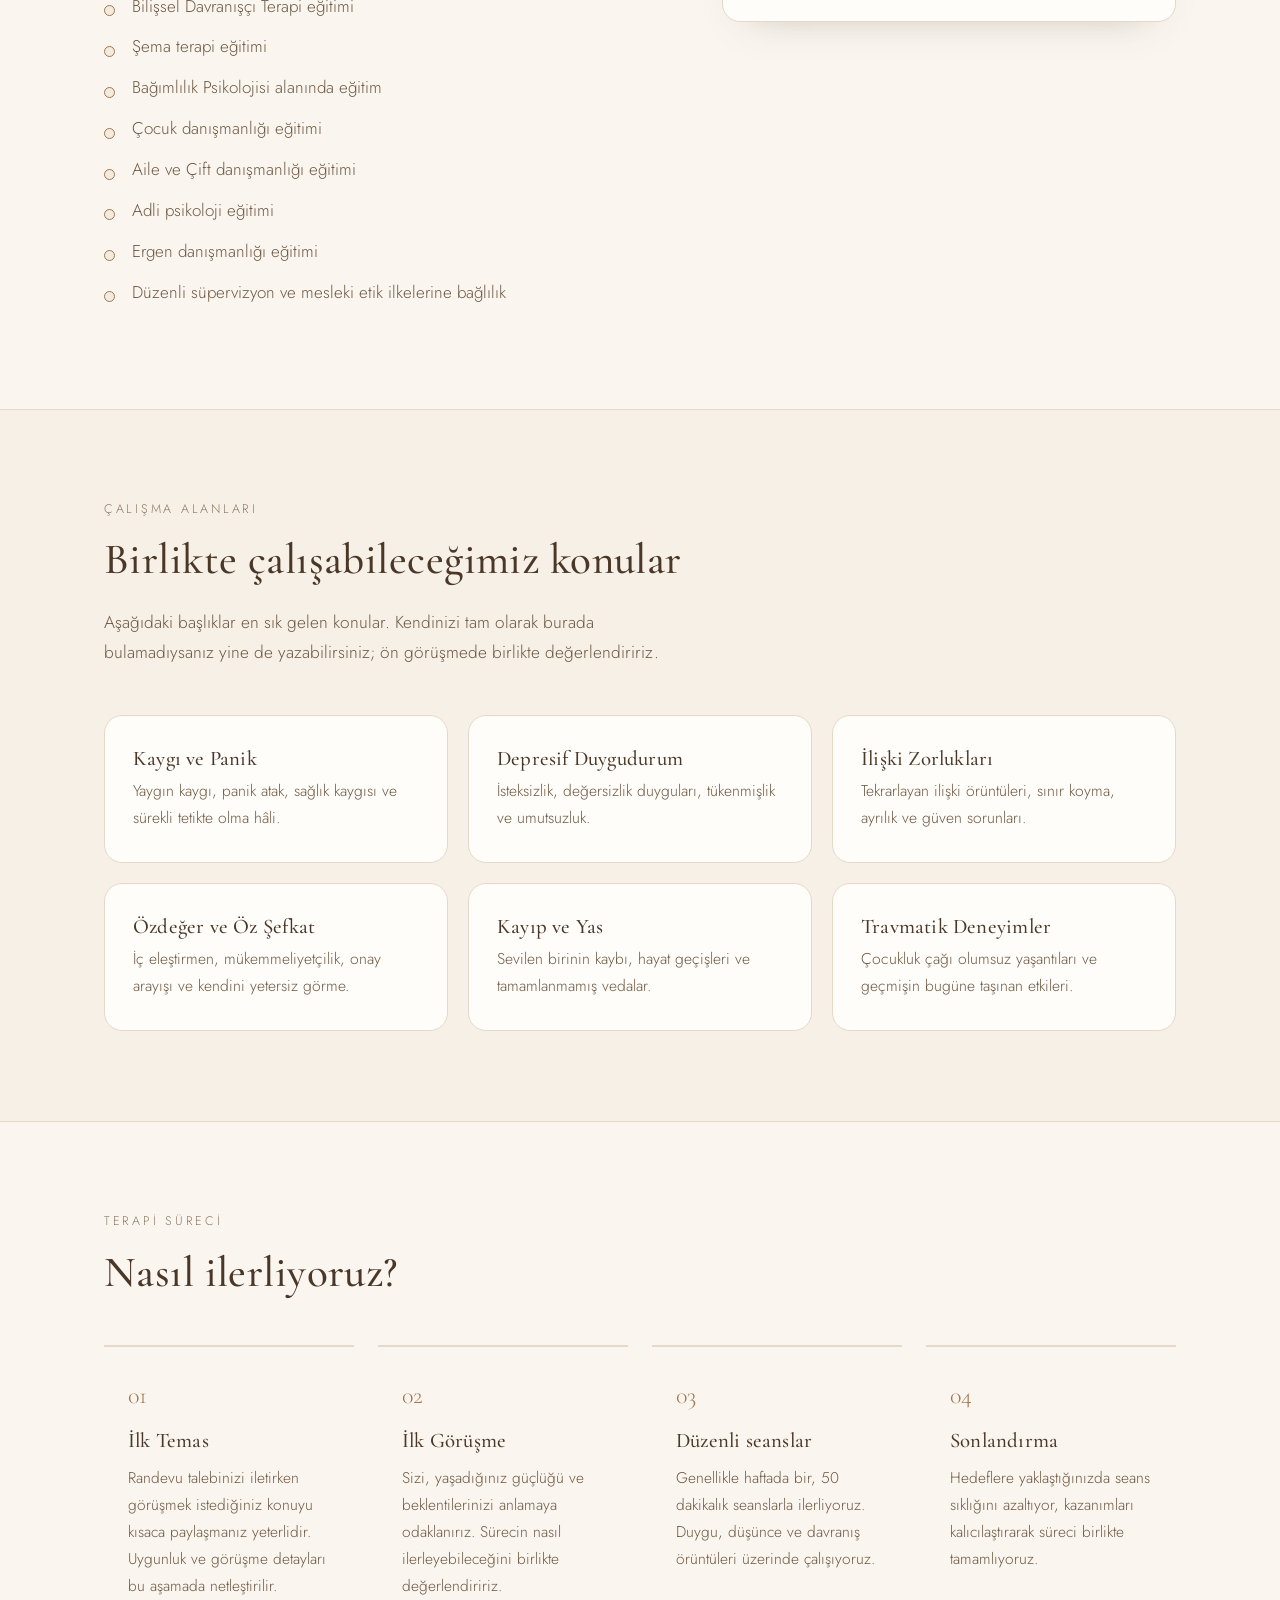
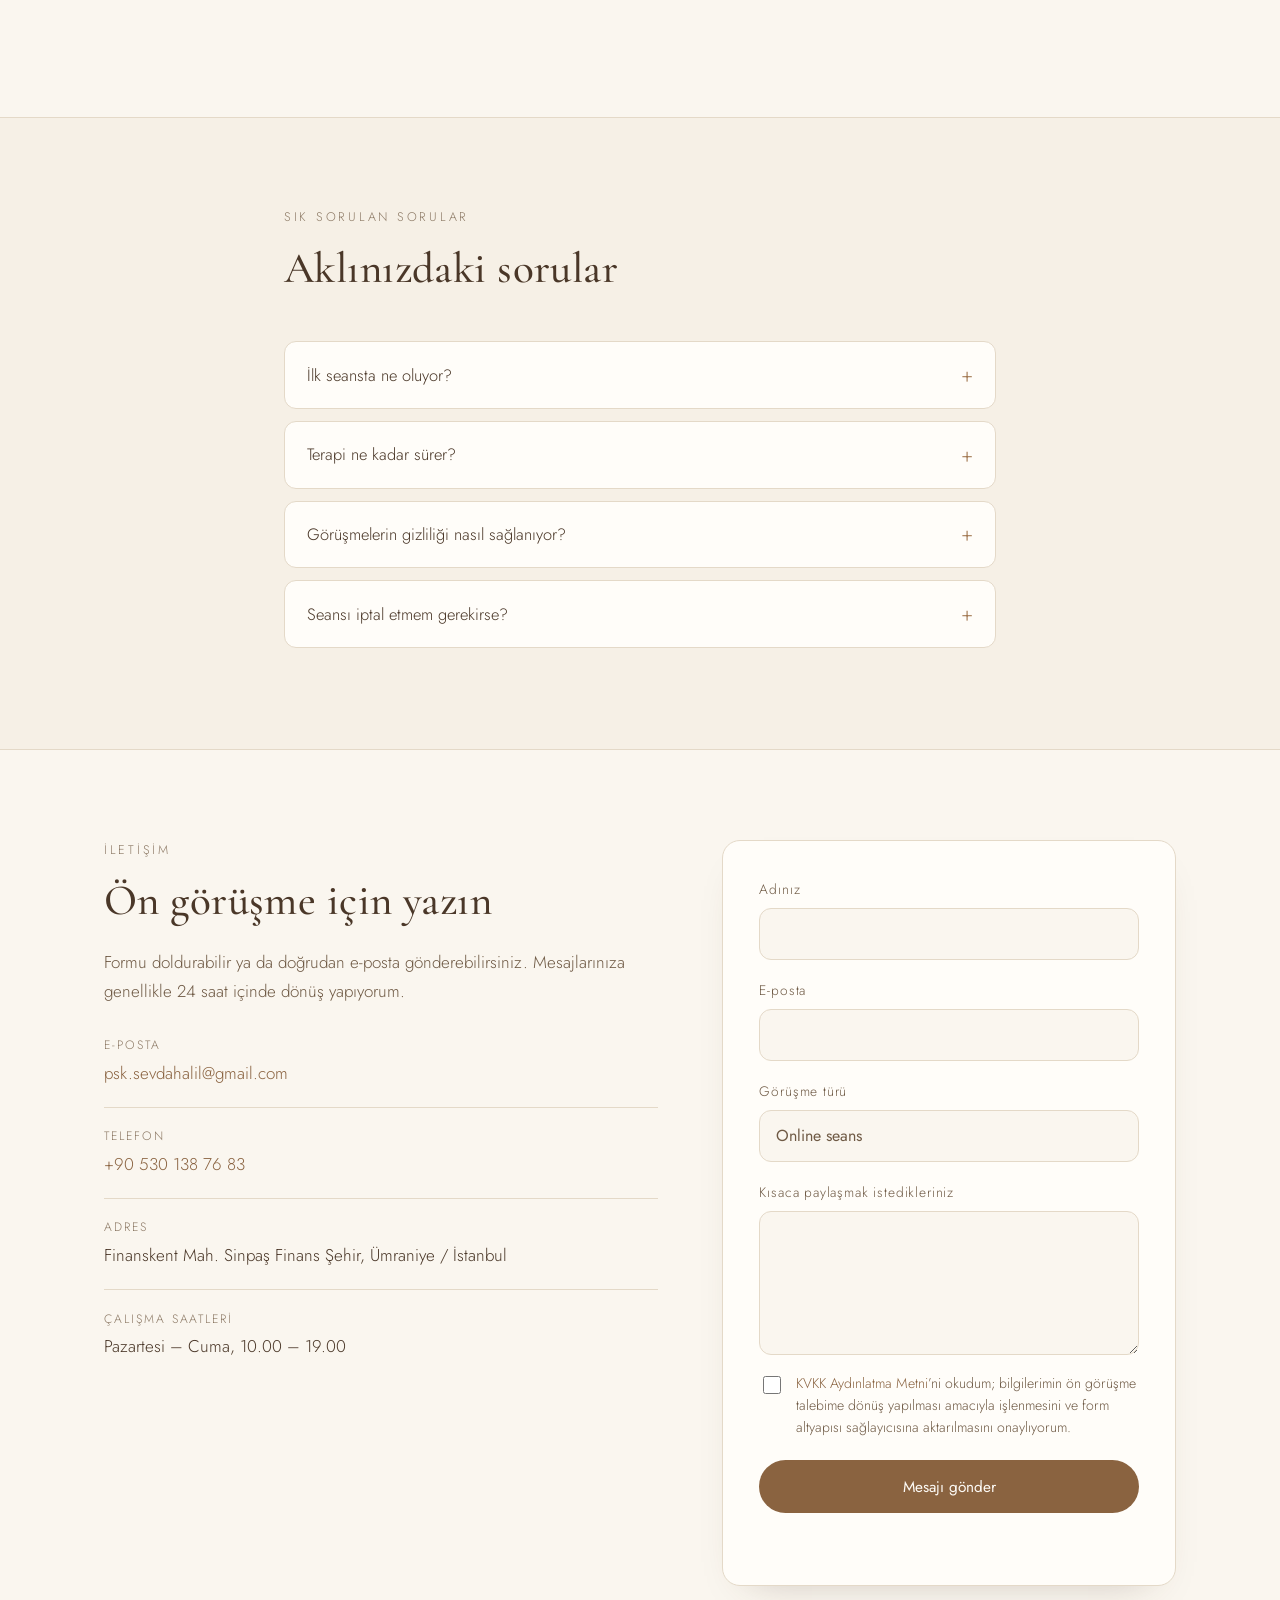
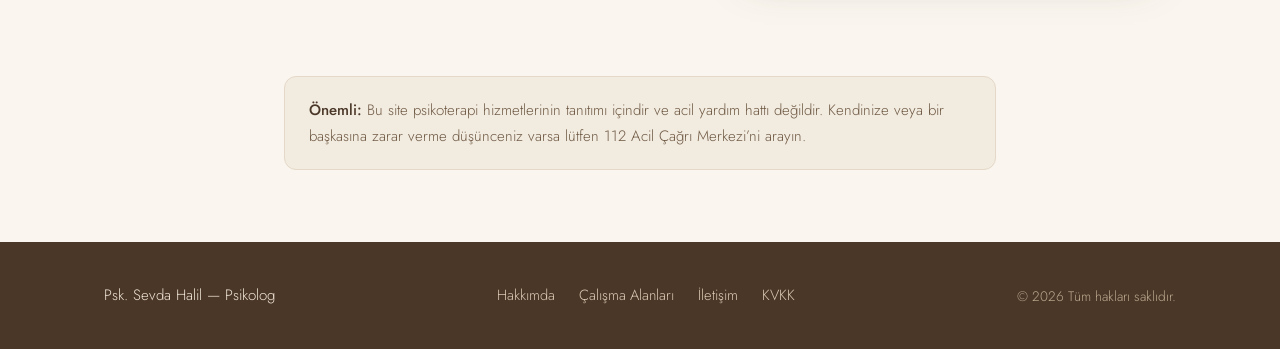
==== commit 2d248602: "Online seanslarla ilgili SSS maddesini kaldır Co-authored-by: Cursor <cursoragent@cursor.com>" ====
--- a/index.html
+++ b/index.html
@@ -18,7 +18,7 @@
   <link rel="preconnect" href="https://fonts.googleapis.com" />
   <link rel="preconnect" href="https://fonts.gstatic.com" crossorigin />
   <link href="https://fonts.googleapis.com/css2?family=Cormorant+Garamond:wght@400;500;600&family=Jost:wght@300;400;500&display=swap" rel="stylesheet" />
-  <link rel="stylesheet" href="styles.css?v=5" />
+  <link rel="stylesheet" href="styles.css?v=6" />
   <script type="application/ld+json">
     {
       "@context": "https://schema.org",
@@ -274,14 +274,6 @@
             </p>
           </details>
           <details class="reveal">
-            <summary>Online seanslar aynı derecede etkili mi?</summary>
-            <p>
-              Birçok konu için online seanslar yüz yüze görüşmelerle benzer etkinliğe
-              sahiptir. Sessiz, yalnız kalabileceğiniz bir ortam ve stabil internet
-              bağlantısı yeterlidir.
-            </p>
-          </details>
-          <details class="reveal">
             <summary>Görüşmelerin gizliliği nasıl sağlanıyor?</summary>
             <p>
               Seanslarda paylaştığınız her şey meslek etiği ve yasal düzenlemeler
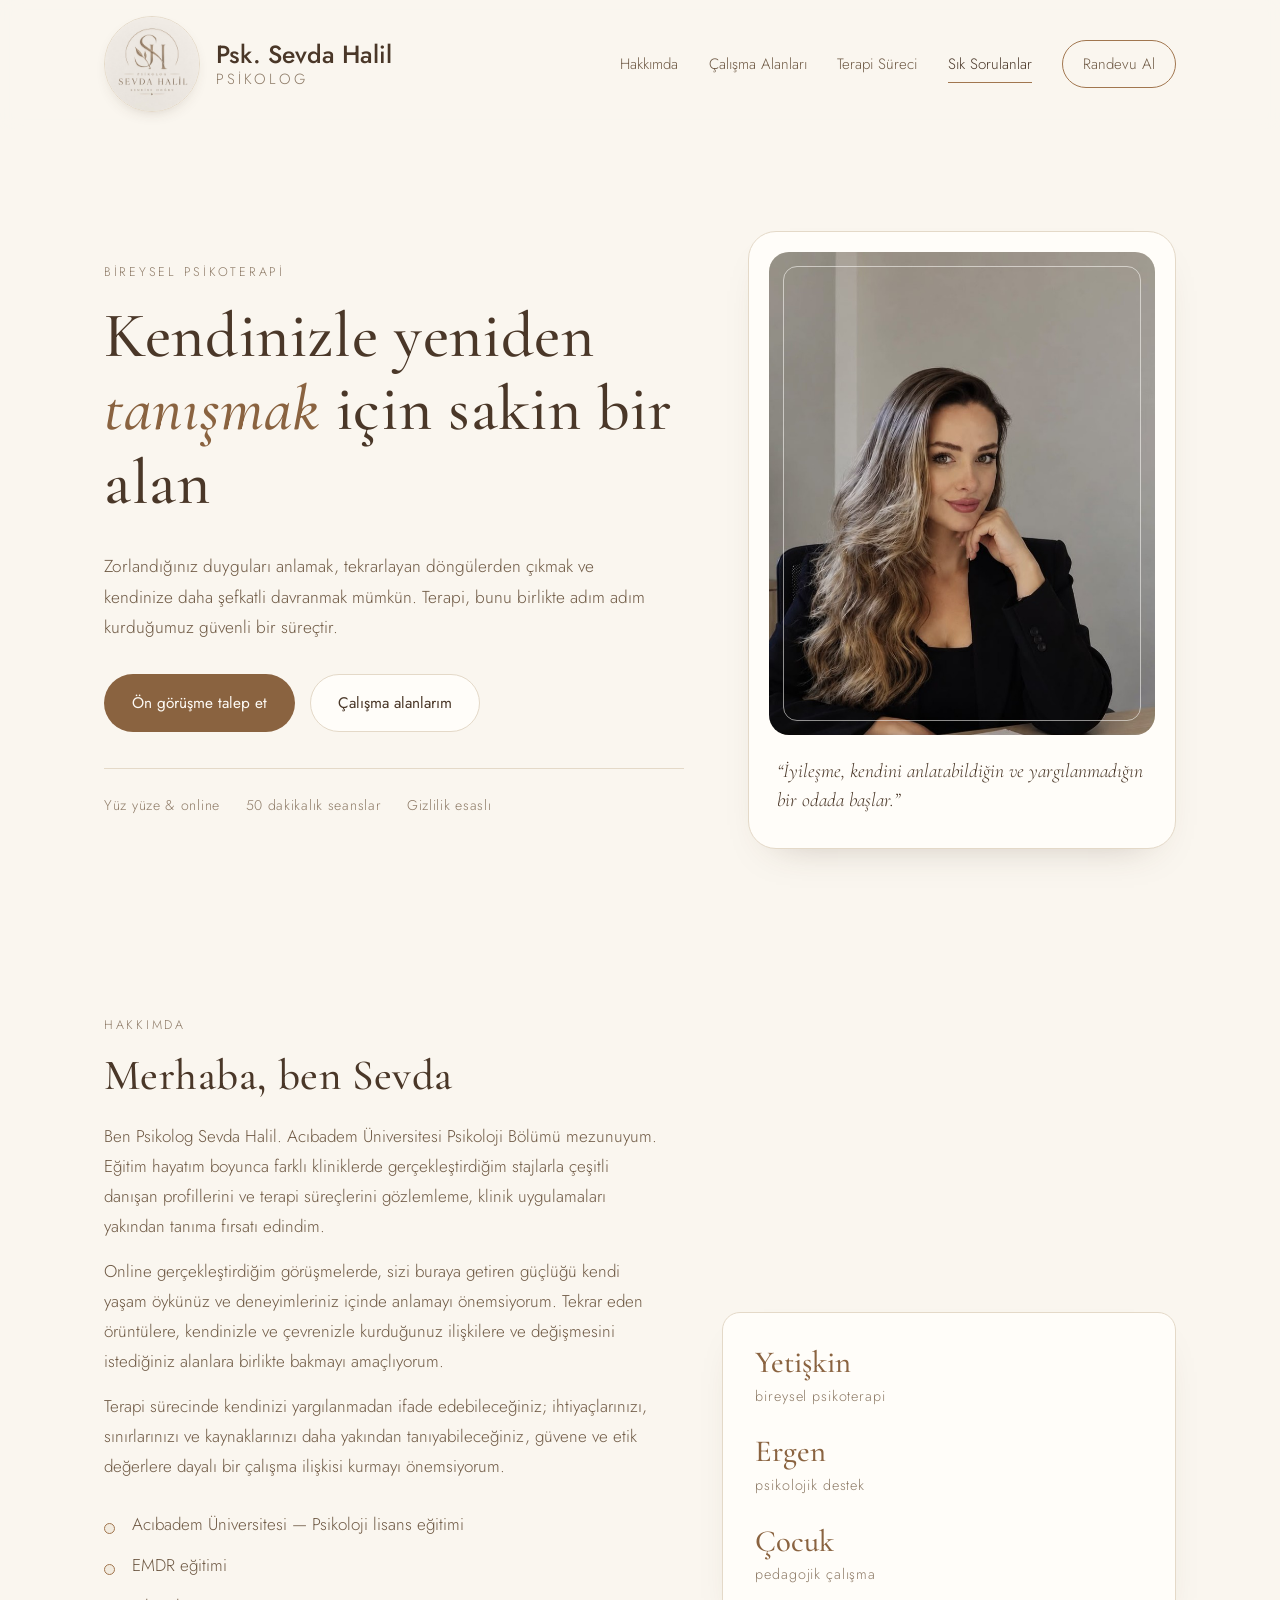
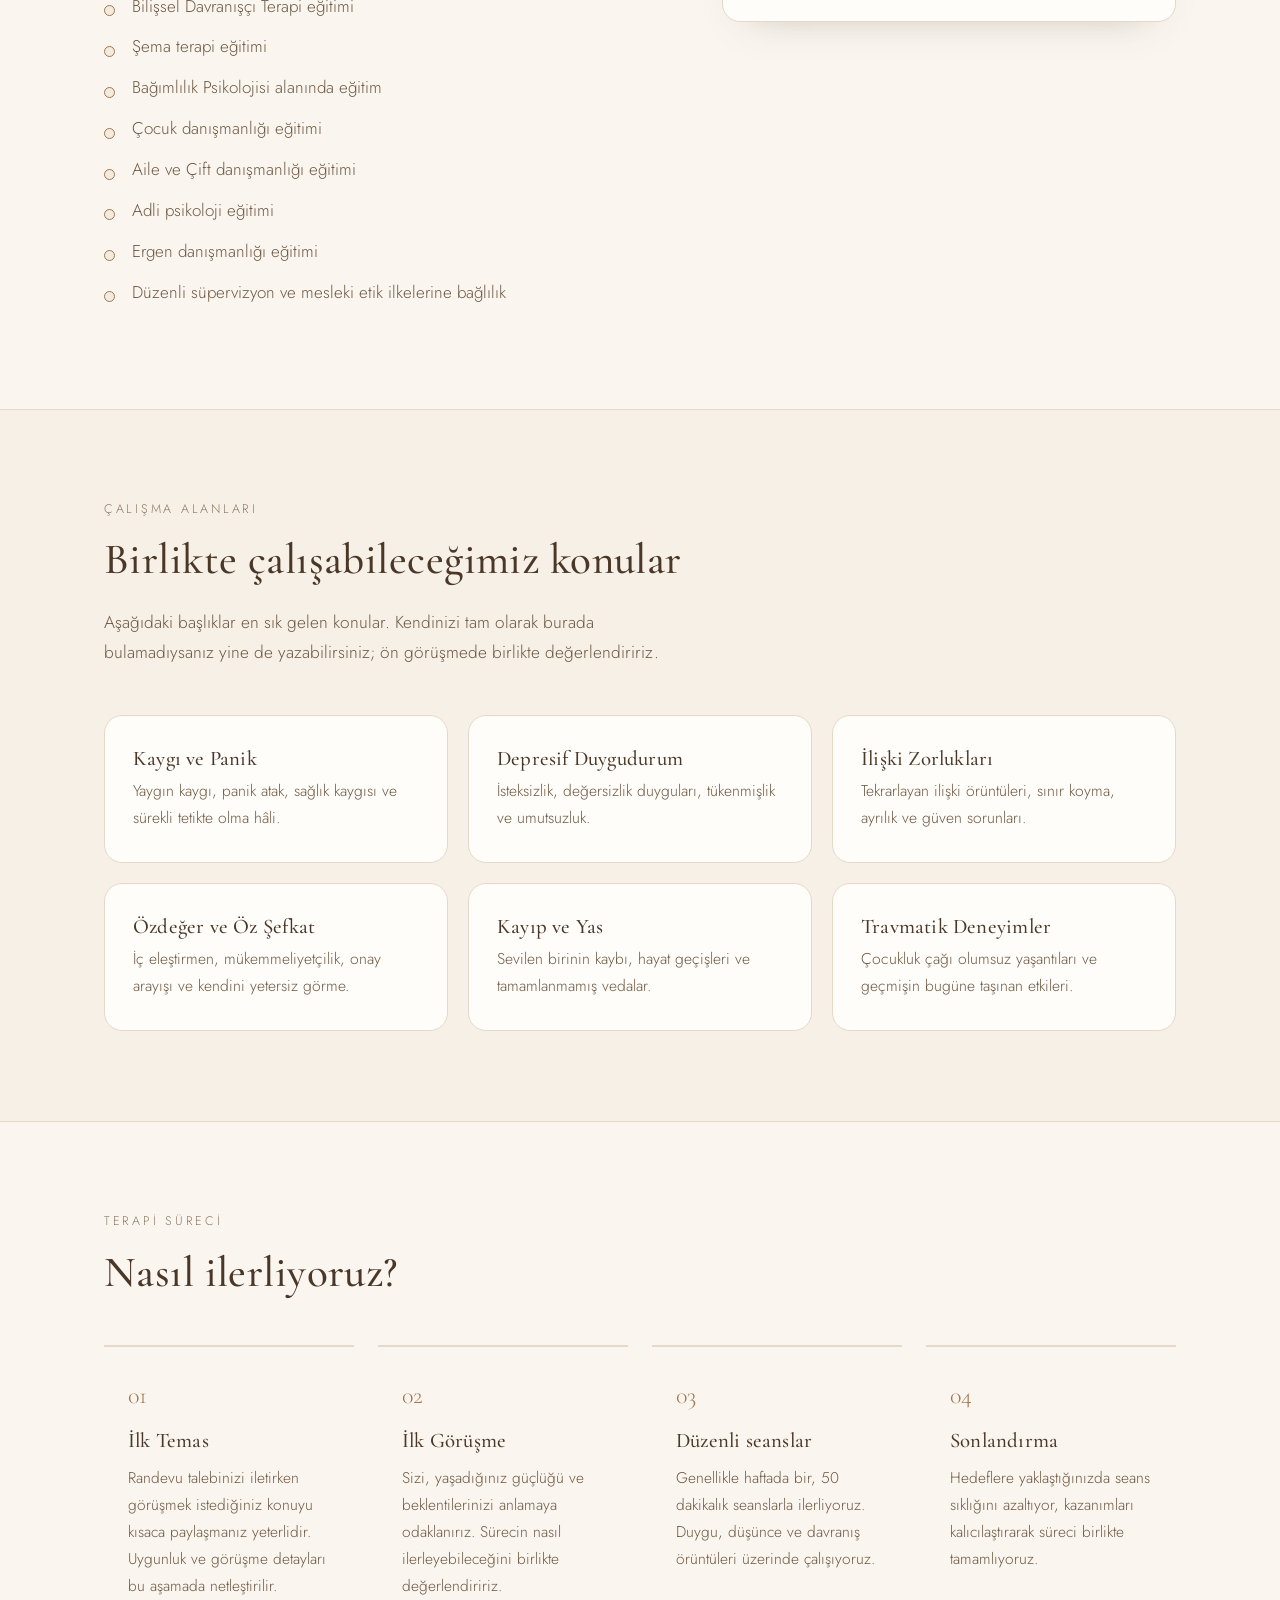
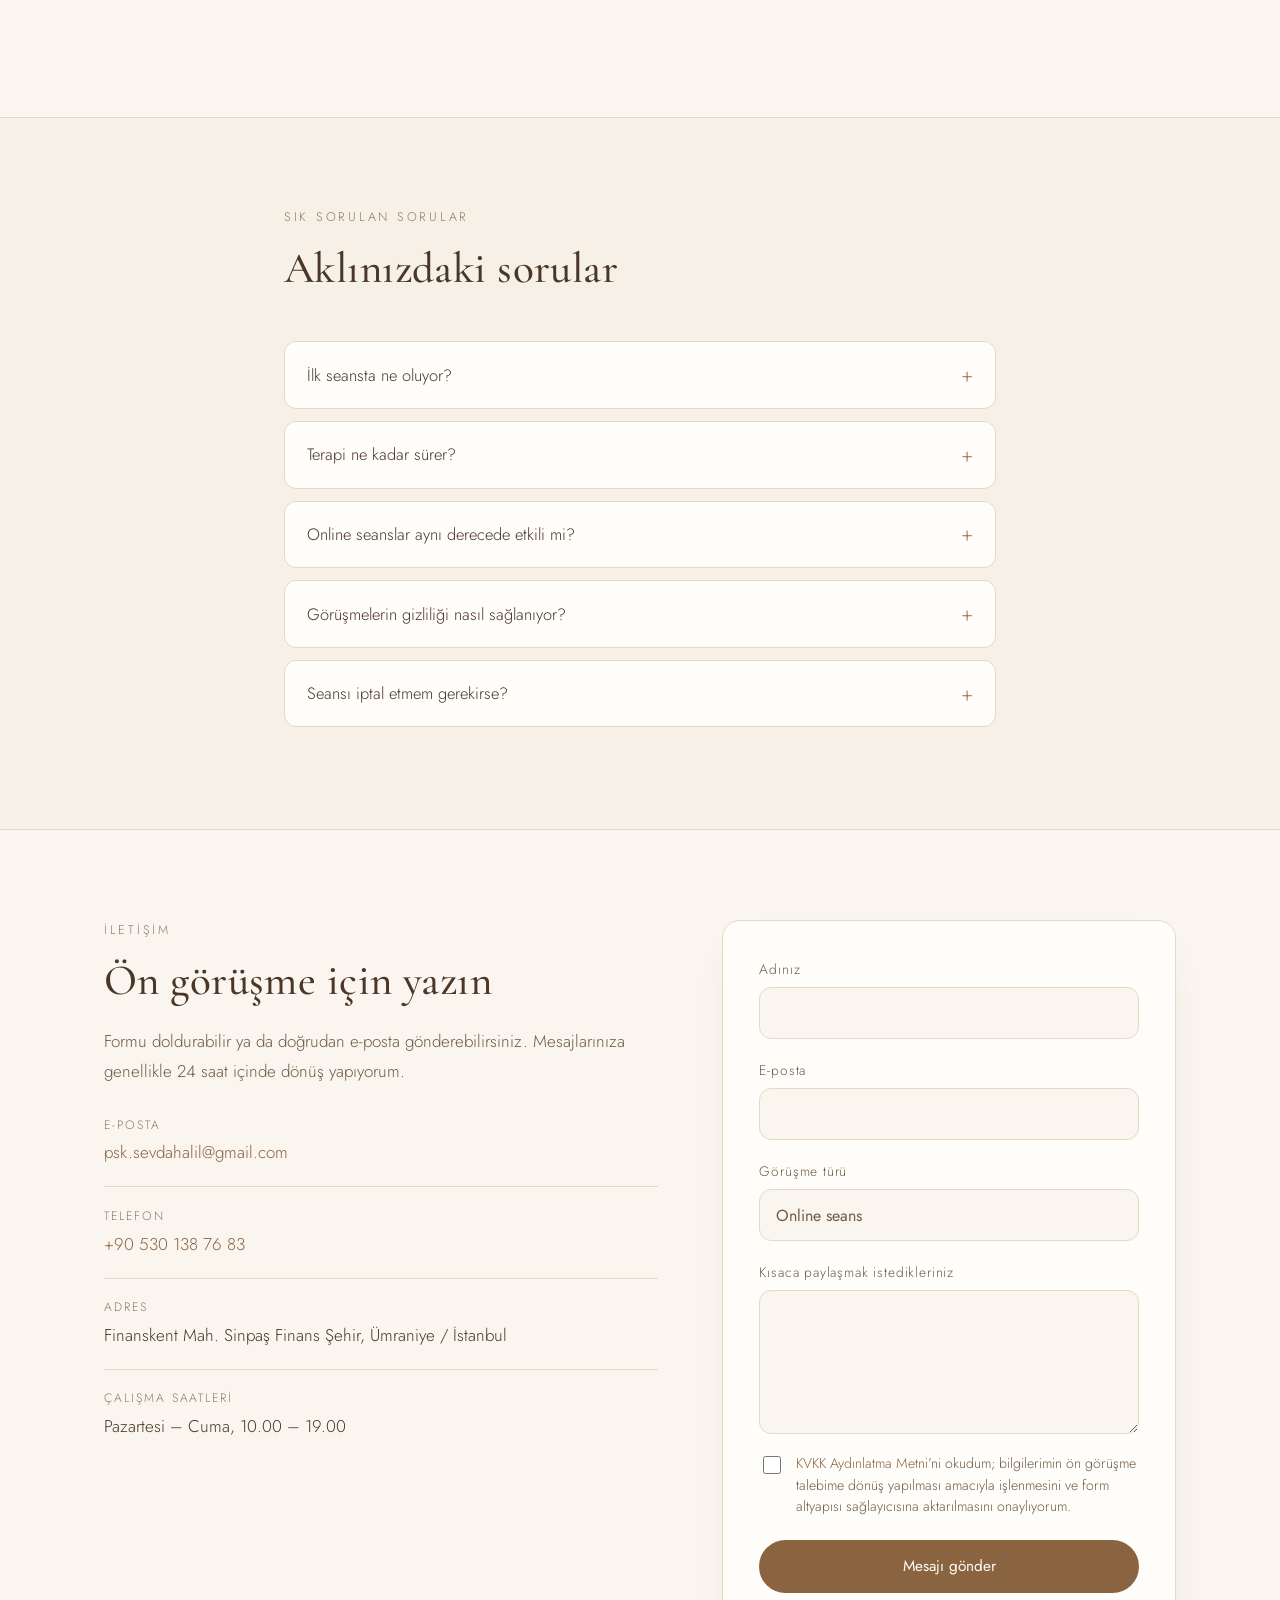
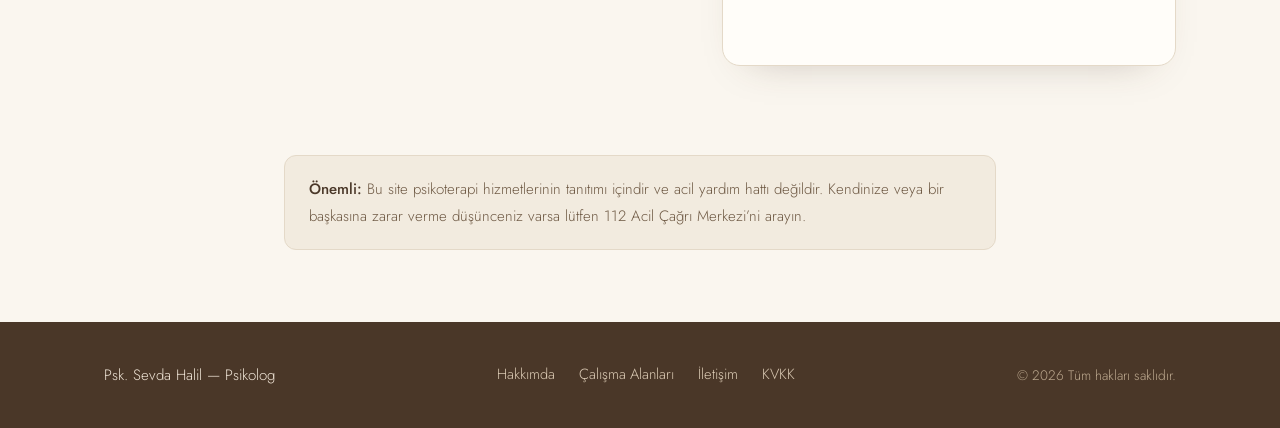
==== commit 9a4bc1d9: "Online seanslarla ilgili SSS maddesini geri ekle Co-authored-by: Cursor <cursoragent@cursor.com>" ====
--- a/index.html
+++ b/index.html
@@ -274,6 +274,14 @@
             </p>
           </details>
           <details class="reveal">
+            <summary>Online seanslar aynı derecede etkili mi?</summary>
+            <p>
+              Birçok konu için online seanslar yüz yüze görüşmelerle benzer etkinliğe
+              sahiptir. Sessiz, yalnız kalabileceğiniz bir ortam ve stabil internet
+              bağlantısı yeterlidir.
+            </p>
+          </details>
+          <details class="reveal">
             <summary>Görüşmelerin gizliliği nasıl sağlanıyor?</summary>
             <p>
               Seanslarda paylaştığınız her şey meslek etiği ve yasal düzenlemeler
